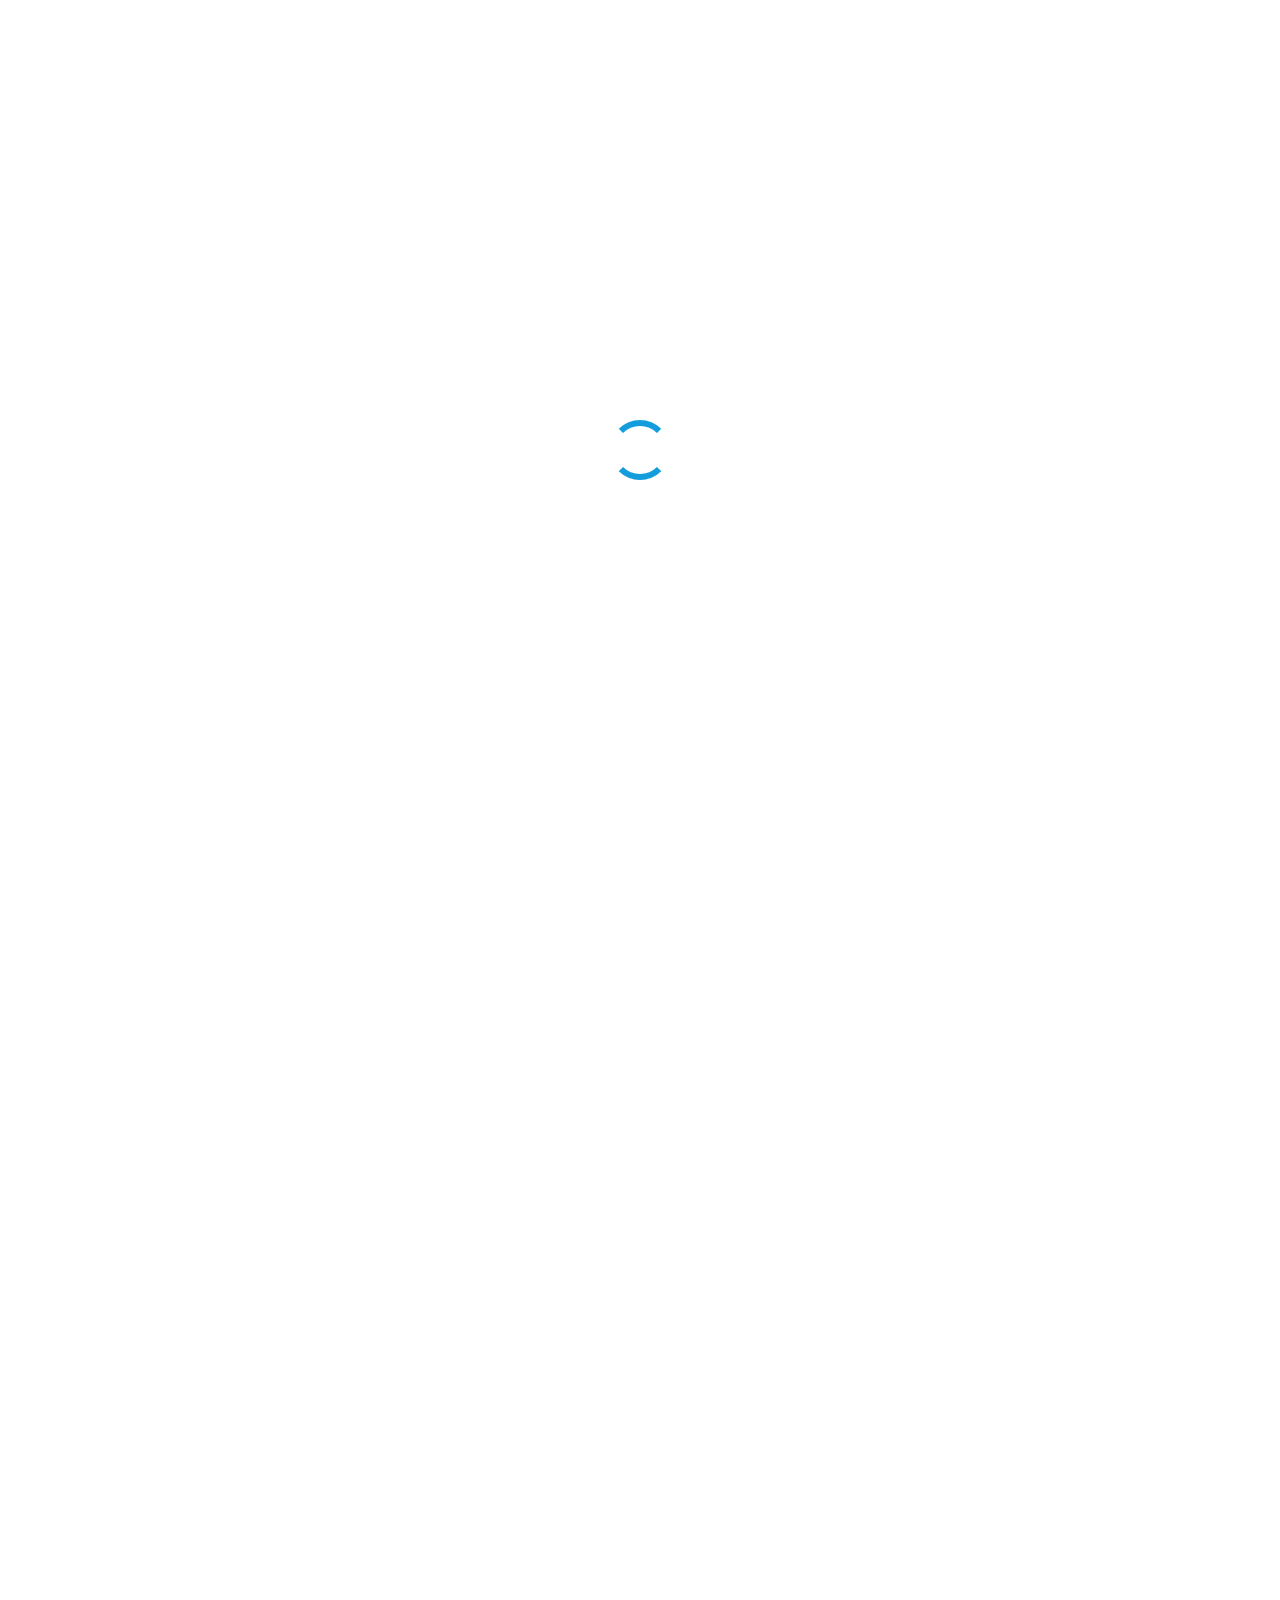
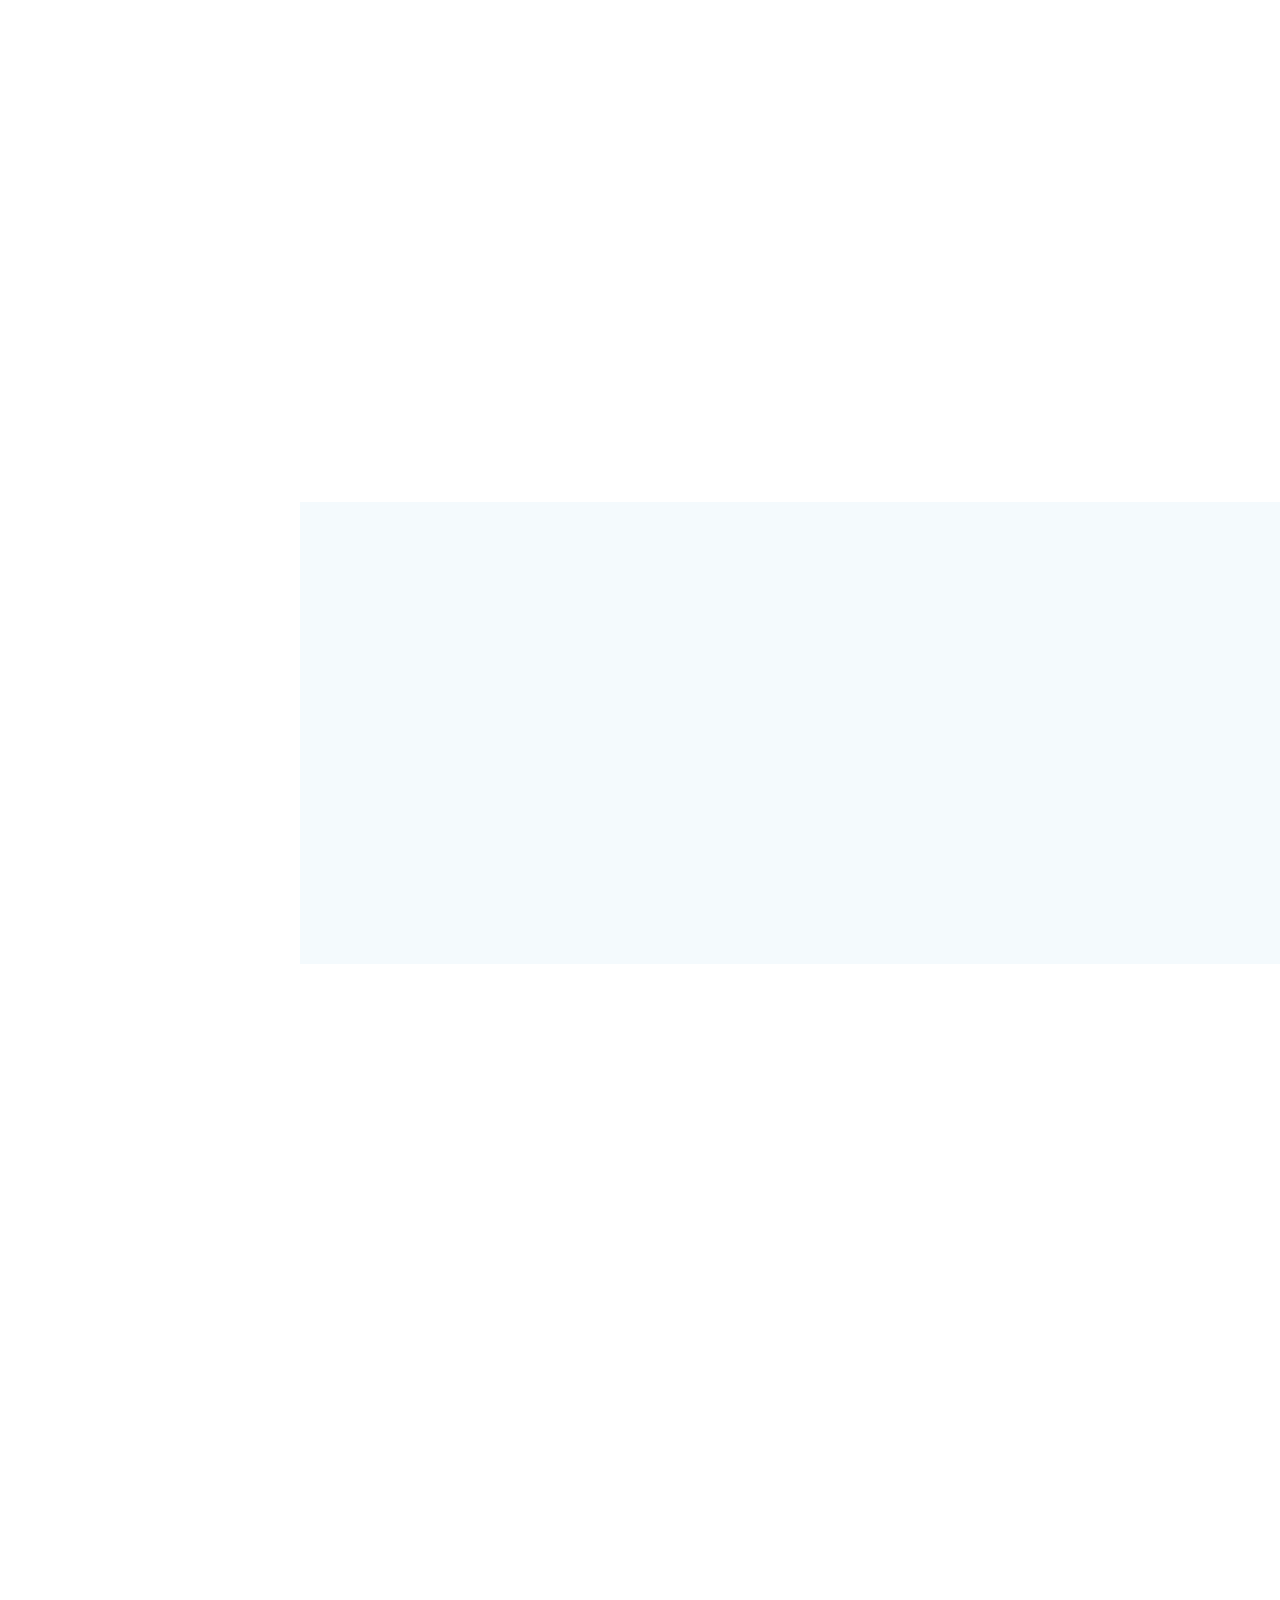
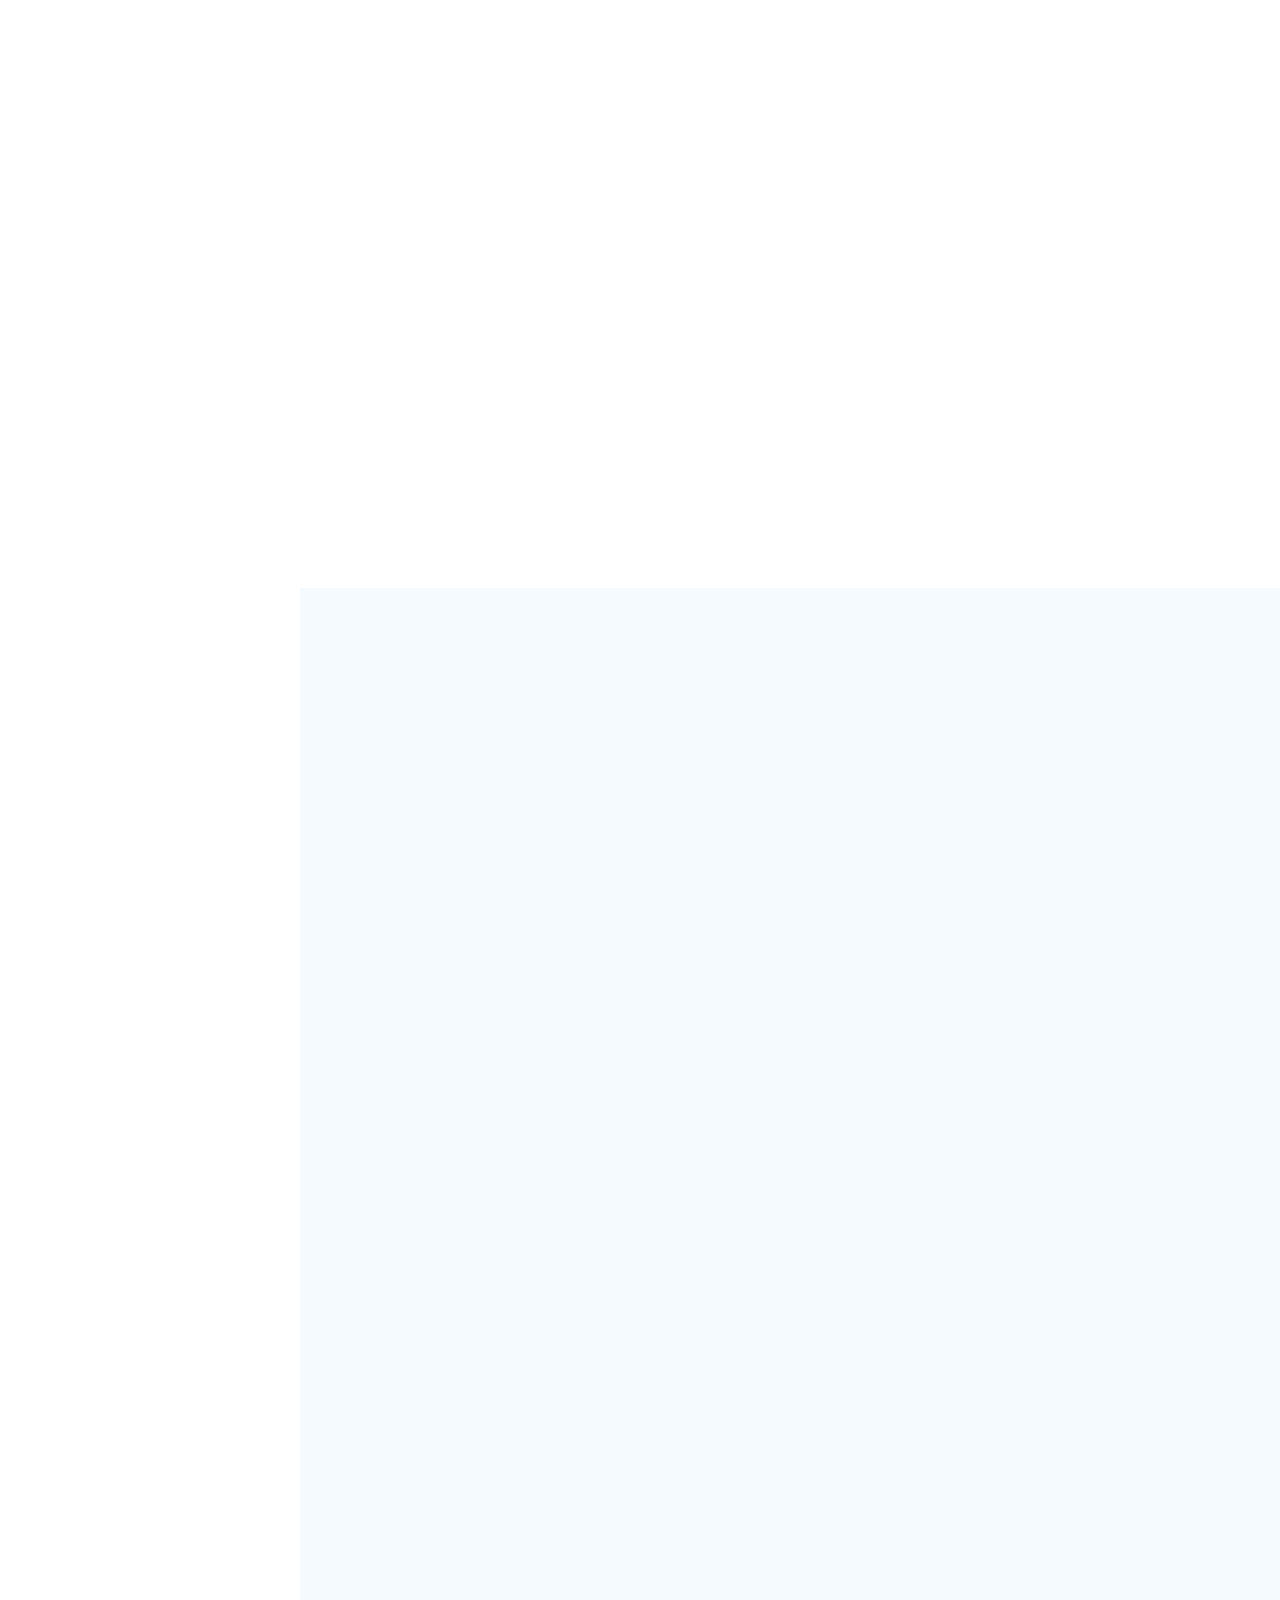
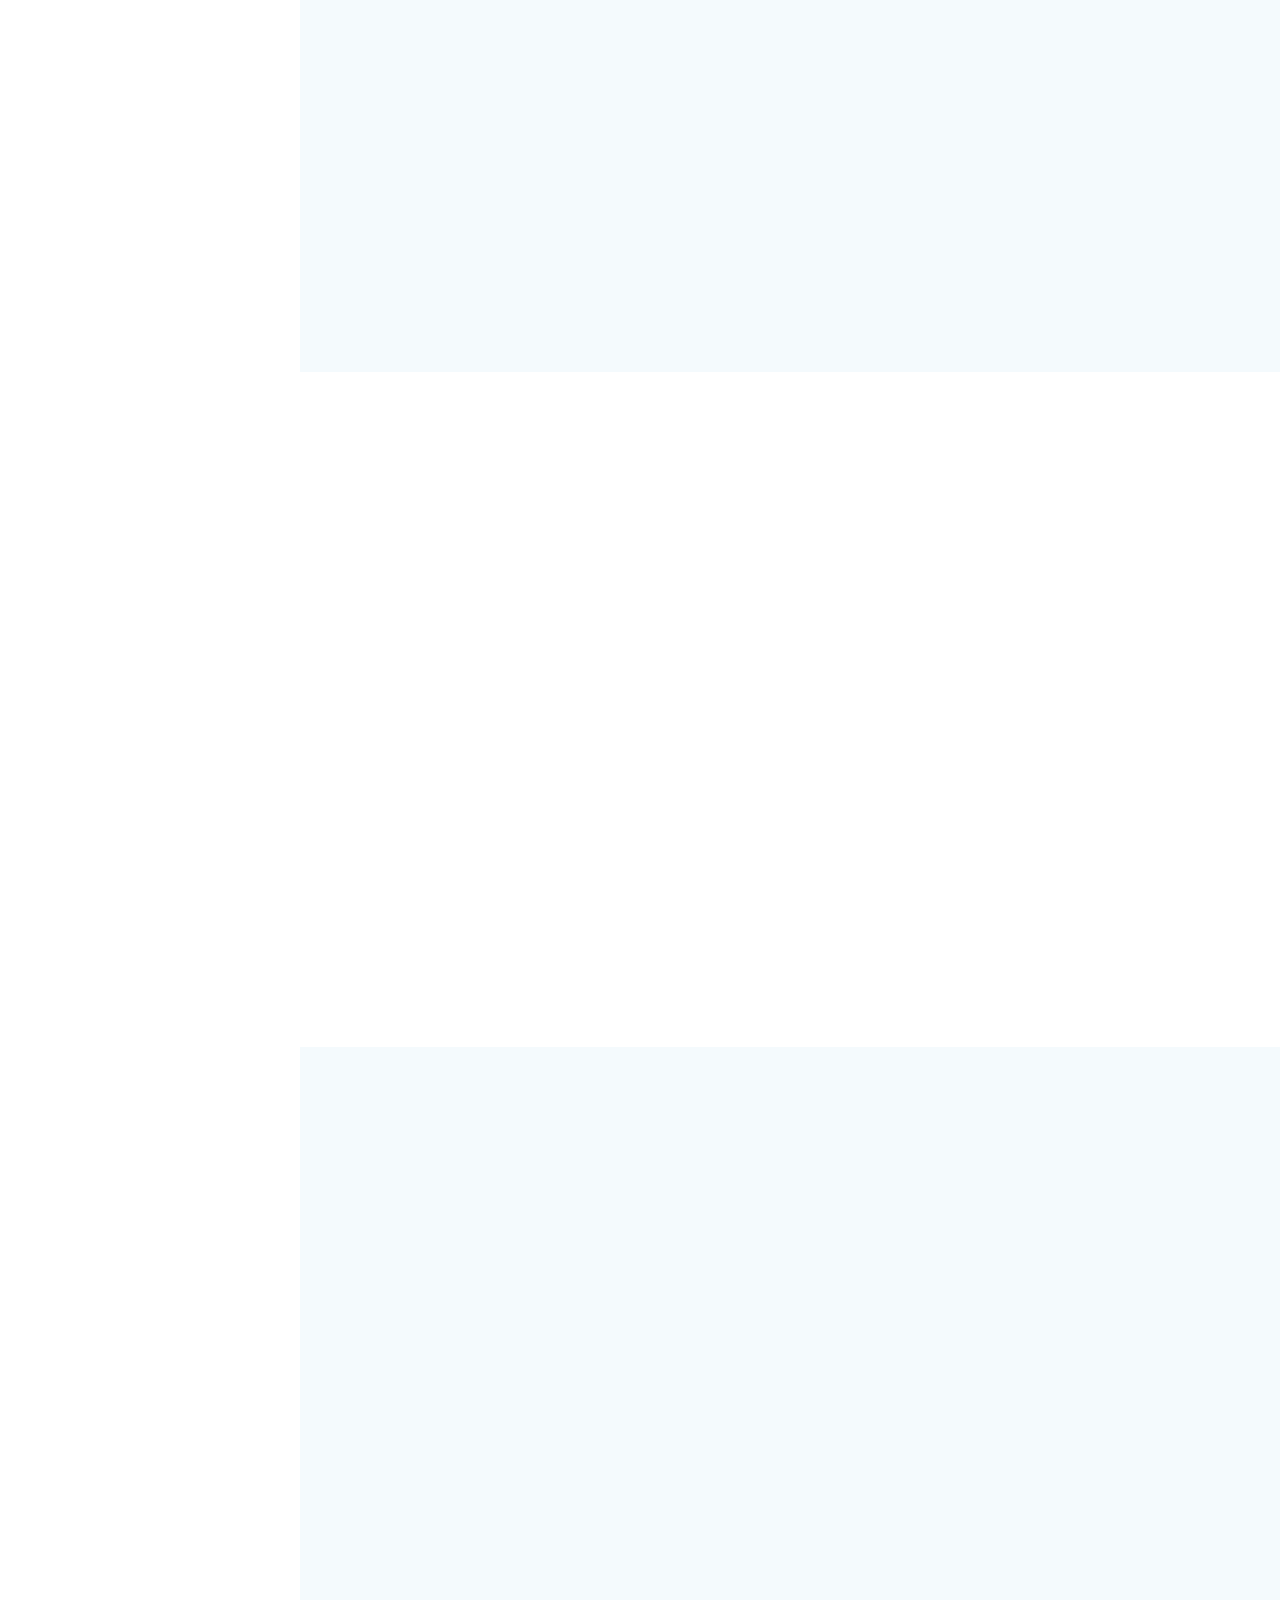
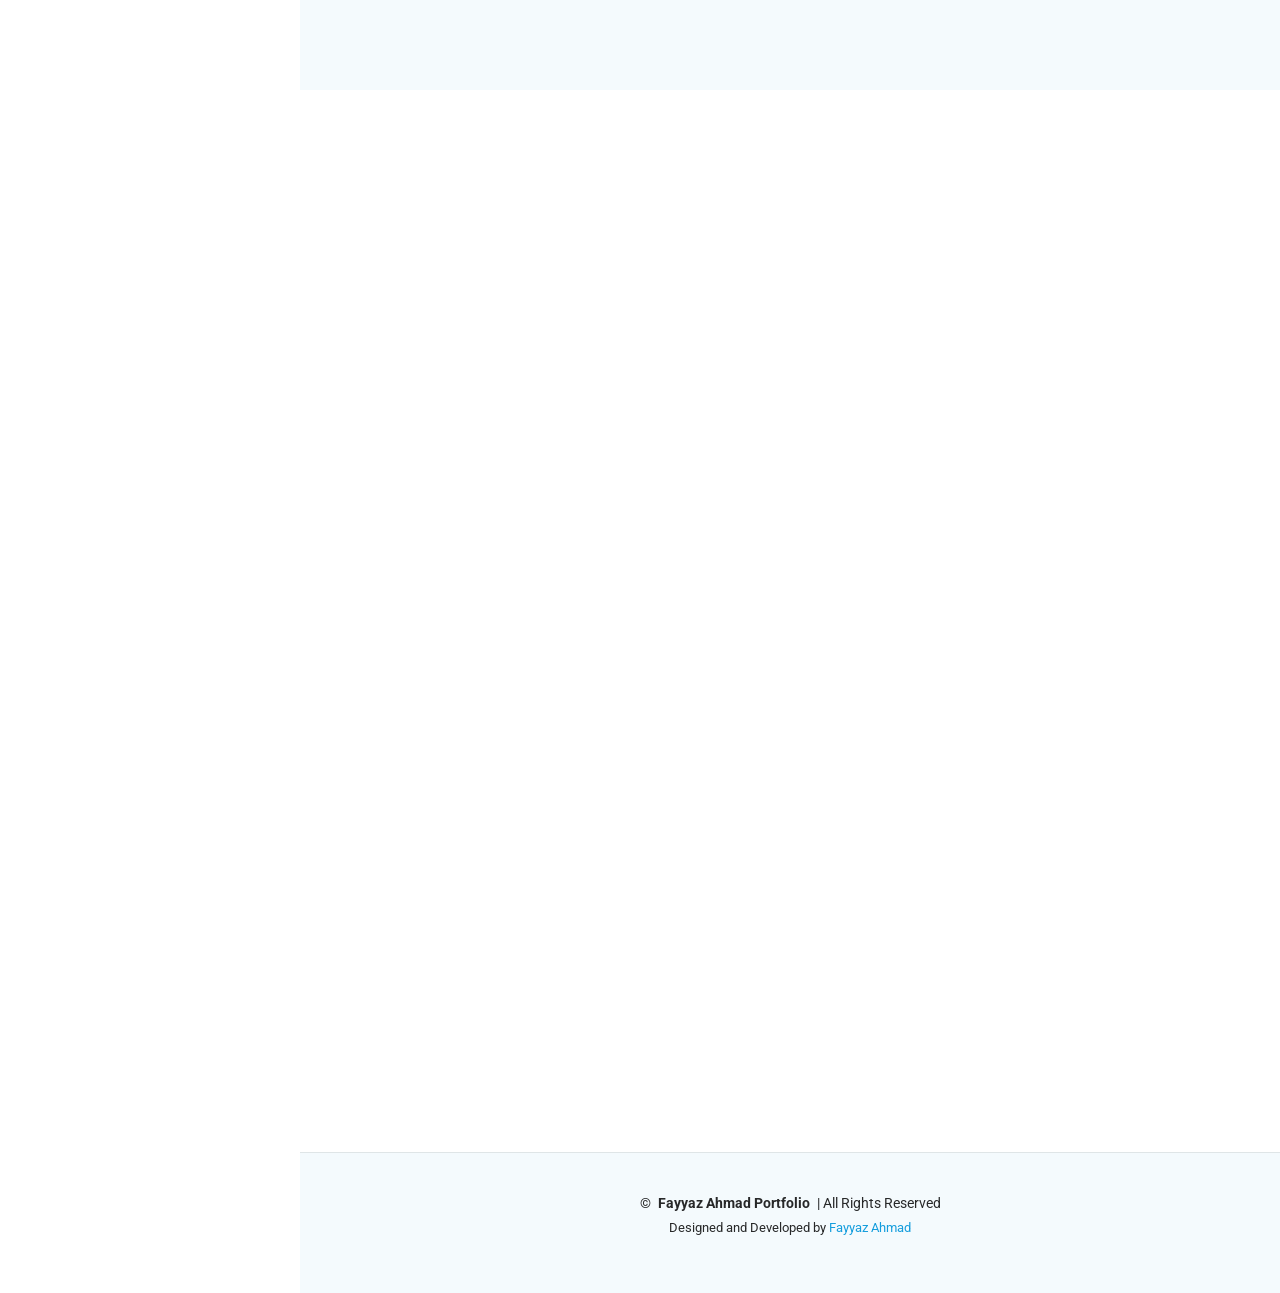
==== docs/index.html @ e443d2b3 "Update index.html" ====
<!DOCTYPE html>
<html lang="en">

<head>
  <meta charset="utf-8">
  <meta content="width=device-width, initial-scale=1.0" name="viewport">
  <title>Fayyaz Ahmad</title>
  <meta content="" name="description">
  <meta content="" name="keywords">

  <!-- Favicons -->
  <!-- <link href="assets/img/favicon.png" rel="icon"> -->
  <link href="assets/img/apple-touch-icon.png" rel="apple-touch-icon">

  <!-- Fonts -->
  <link href="https://fonts.googleapis.com" rel="preconnect">
  <link href="https://fonts.gstatic.com" rel="preconnect" crossorigin>
  <link href="https://fonts.googleapis.com/css2?family=Roboto:ital,wght@0,100;0,300;0,400;0,500;0,700;0,900;1,100;1,300;1,400;1,500;1,700;1,900&family=Poppins:ital,wght@0,100;0,200;0,300;0,400;0,500;0,600;0,700;0,800;0,900;1,100;1,200;1,300;1,400;1,500;1,600;1,700;1,800;1,900&family=Raleway:ital,wght@0,100;0,200;0,300;0,400;0,500;0,600;0,700;0,800;0,900;1,100;1,200;1,300;1,400;1,500;1,600;1,700;1,800;1,900&display=swap" rel="stylesheet">

  <!-- Vendor CSS Files -->
  <link href="assets/vendor/bootstrap/css/bootstrap.min.css" rel="stylesheet">
  <link href="assets/vendor/bootstrap-icons/bootstrap-icons.css" rel="stylesheet">
  <link href="assets/vendor/aos/aos.css" rel="stylesheet">
  <link href="assets/vendor/glightbox/css/glightbox.min.css" rel="stylesheet">
  <link href="assets/vendor/swiper/swiper-bundle.min.css" rel="stylesheet">

  <!-- Main CSS File -->
  <link href="assets/css/main.css" rel="stylesheet">

  <!-- =======================================================
  * Template Name: iPortfolio
  * Template URL: https://bootstrapmade.com/iportfolio-bootstrap-portfolio-websites-template/
  * Updated: Jun 29 2024 with Bootstrap v5.3.3
  * Author: BootstrapMade.com
  * License: https://bootstrapmade.com/license/
  ======================================================== -->
</head>

<body class="index-page">

  <header id="header" class="header dark-background d-flex flex-column">
    <i class="header-toggle d-xl-none bi bi-list"></i>

    <div class="profile-img">
      <img src="assets/img/fayyaz.jpeg" alt="" class="img-fluid rounded-circle">
    </div>

    <a href="index.html" class="logo d-flex align-items-center justify-content-center">
      <!-- Uncomment the line below if you also wish to use an image logo -->
      <!-- <img src="assets/img/logo.png" alt=""> -->
      <h1 class="sitename">Fayyaz Ahmad</h1>
    </a>

    <div class="social-links text-center">
      <a href="#" class="twitter"><i class="bi bi-twitter-x"></i></a>
      <a href="#" class="facebook"><i class="bi bi-facebook"></i></a>
      <a href="#" class="instagram"><i class="bi bi-instagram"></i></a>
      <a href="#" class="google-plus"><i class="bi bi-skype"></i></a>
      <a href="#" class="linkedin"><i class="bi bi-linkedin"></i></a>
    </div>

    <nav id="navmenu" class="navmenu">
      <ul>
        <li><a href="#hero" class="active"><i class="bi bi-house navicon"></i>Home</a></li>
        <li><a href="#about"><i class="bi bi-person navicon"></i> About</a></li>
        <li><a href="#resume"><i class="bi bi-file-earmark-text navicon"></i> Resume</a></li>
        <li><a href="#portfolio"><i class="bi bi-images navicon"></i> Portfolio</a></li>
        <li><a href="#services"><i class="bi bi-hdd-stack navicon"></i> Services</a></li>
        <li class="dropdown"><a href="#"><i class="bi bi-menu-button navicon"></i> <span>Dropdown</span> <i class="bi bi-chevron-down toggle-dropdown"></i></a>
          <ul>
            <li><a href="#">Dropdown 1</a></li>
            <li class="dropdown"><a href="#"><span>Deep Dropdown</span> <i class="bi bi-chevron-down toggle-dropdown"></i></a>
              <ul>
                <li><a href="#">Deep Dropdown 1</a></li>
                <li><a href="#">Deep Dropdown 2</a></li>
                <li><a href="#">Deep Dropdown 3</a></li>
                <li><a href="#">Deep Dropdown 4</a></li>
                <li><a href="#">Deep Dropdown 5</a></li>
              </ul>
            </li>
            <li><a href="#">Dropdown 2</a></li>
            <li><a href="#">Dropdown 3</a></li>
            <li><a href="#">Dropdown 4</a></li>
          </ul>
        </li>
        <li><a href="#contact"><i class="bi bi-envelope navicon"></i> Contact</a></li>
      </ul>
    </nav>

  </header>

  <main class="main">

  <!-- Hero Section -->
<section id="hero" class="hero section dark-background">

  <!-- Background Image -->
  <img src="assets/img/hero-bg.jpg" alt="Hero Background" data-aos="fade-in" class="lazyload">

  <!-- Hero Content -->
  <div class="container" data-aos="fade-up" data-aos-delay="100">
    <h1>Fayyaz Ahmad</h1>
    <p>
      I'm a <span class="typed" data-typed-items="Designer, Developer, Freelancer">Designer</span>
      <span class="typed-cursor typed-cursor--blink" aria-hidden="true"></span>
    </p>
  </div>

</section>
<!-- /Hero Section -->

  <!-- About Section -->
<section id="about" class="about section">

  <!-- Section Title -->
  <div class="container section-title" data-aos="fade-up">
    <h2>About Me</h2>
    <p>
      I am a passionate and detail-oriented developer with over 6 years of experience specializing in front-end development, responsive web design, and custom coding. My work revolves around delivering user-friendly solutions that not only meet but exceed client expectations.
    </p>
  </div>
  <!-- End Section Title -->

  <div class="container" data-aos="fade-up" data-aos-delay="100">
    <div class="row gy-4 justify-content-center">

      <!-- Profile Image -->
      <div class="col-lg-4">
        <img src="assets/img/my-profile-img.jpg" class="img-fluid rounded" alt="Profile Image of Fayyaz Ahmad">
      </div>

      <!-- About Content -->
      <div class="col-lg-8 content">
        <h3>Full Stack Developer &amp; Front-End Specialist</h3>
        <p class="fst-italic py-3">
          I specialize in creating high-quality websites and applications using HTML, CSS, JavaScript, PHP, and frameworks like Bootstrap and Tailwind CSS. From converting designs into responsive web pages to building complete CMS systems, I ensure seamless user experiences.
        </p>

        <!-- Info Rows -->
        <div class="row">
          <div class="col-lg-6">
            <ul>
              <li><i class="bi bi-chevron-right"></i> <strong>Birthday:</strong> <span>1 May 1998</span></li>
              <li><i class="bi bi-chevron-right"></i> <strong>Website:</strong> <span>https://fayyaz-webpenter.github.io/fayyaz-dev.github.io/</span></li>
              <li><i class="bi bi-chevron-right"></i> <strong>Phone:</strong> <span>03090502781</span></li>
              <li><i class="bi bi-chevron-right"></i> <strong>City:</strong> <span>Rahim yar Khan,Punjab Pakistan</span></li>
            </ul>
          </div>
          <div class="col-lg-6">
            <ul>
              <li><i class="bi bi-chevron-right"></i> <strong>Age:</strong> <span>25</span></li>
              <li><i class="bi bi-chevron-right"></i> <strong>Degree:</strong> <span>Master's in Computer Science</span></li>
              <li><i class="bi bi-chevron-right"></i> <strong>Email:</strong> <span>fayyazwebpenter@gmail.com</span></li>
              <li><i class="bi bi-chevron-right"></i> <strong>Freelance:</strong> <span>Available</span></li>
            </ul>
          </div>
        </div>
        <!-- End Info Rows -->
        <p class="py-3">
          I specialize in creating responsive websites, converting Figma, PSD, and XD designs into clean code, and building custom CMS solutions. With expertise in WordPress, HTML, CSS, PHP, and JavaScript, I deliver efficient and user-friendly web solutions.
        </p>
        
        
      </div>
      <!-- End About Content -->

    </div>
  </div>

</section>
<!-- /About Section -->

<!-- Stats Section -->
<section id="stats" class="stats section">

  <div class="container" data-aos="fade-up" data-aos-delay="100">

    <div class="row gy-4">

      <div class="col-lg-3 col-md-6">
        <div class="stats-item">
          <i class="bi bi-emoji-smile"></i>
          <span data-purecounter-start="0" data-purecounter-end="250" data-purecounter-duration="1" class="purecounter"></span>
          <p><strong>Happy Clients</strong> <span>Ensuring satisfaction with every project</span></p>
        </div>
      </div><!-- End Stats Item -->

      <div class="col-lg-3 col-md-6">
        <div class="stats-item">
          <i class="bi bi-journal-richtext"></i>
          <span data-purecounter-start="0" data-purecounter-end="60" data-purecounter-duration="1" class="purecounter"></span>
          <p><strong>Projects Completed</strong> <span>Successfully delivering solutions on time</span></p>
        </div>
      </div><!-- End Stats Item -->

      <div class="col-lg-3 col-md-6">
        <div class="stats-item">
          <i class="bi bi-headset"></i>
          <span data-purecounter-start="0" data-purecounter-end="1500" data-purecounter-duration="1" class="purecounter"></span>
          <p><strong>Hours of Support</strong> <span>Offering continuous support for smooth operations</span></p>
        </div>
      </div><!-- End Stats Item -->

      <div class="col-lg-3 col-md-6">
        <div class="stats-item">
          <i class="bi bi-people"></i>
          <span data-purecounter-start="0" data-purecounter-end="35" data-purecounter-duration="1" class="purecounter"></span>
          <p><strong>Team Members</strong> <span>A dedicated and skilled team working with passion</span></p>
        </div>
      </div><!-- End Stats Item -->

    </div>

  </div>

</section><!-- /Stats Section -->

<!-- Skills Section -->
<section id="skills" class="skills section light-background">

  <!-- Section Title -->
  <div class="container section-title" data-aos="fade-up">
    <h2>Skills</h2>
    <p>My expertise spans across a diverse set of tools and technologies, enabling me to deliver exceptional web solutions.</p>
  </div><!-- End Section Title -->

  <div class="container" data-aos="fade-up" data-aos-delay="100">

    <div class="row skills-content skills-animation">

      <div class="col-lg-6">

        <div class="progress">
          <span class="skill"><span>HTML</span> <i class="val">100%</i></span>
          <div class="progress-bar-wrap">
            <div class="progress-bar" role="progressbar" aria-valuenow="100" aria-valuemin="0" aria-valuemax="100"></div>
          </div>
        </div><!-- End Skills Item -->

        <div class="progress">
          <span class="skill"><span>CSS</span> <i class="val">95%</i></span>
          <div class="progress-bar-wrap">
            <div class="progress-bar" role="progressbar" aria-valuenow="95" aria-valuemin="0" aria-valuemax="100"></div>
          </div>
        </div><!-- End Skills Item -->

        <div class="progress">
          <span class="skill"><span>JavaScript</span> <i class="val">80%</i></span>
          <div class="progress-bar-wrap">
            <div class="progress-bar" role="progressbar" aria-valuenow="80" aria-valuemin="0" aria-valuemax="100"></div>
          </div>
        </div><!-- End Skills Item -->

      </div>

      <div class="col-lg-6">

        <div class="progress">
          <span class="skill"><span>PHP</span> <i class="val">90%</i></span>
          <div class="progress-bar-wrap">
            <div class="progress-bar" role="progressbar" aria-valuenow="90" aria-valuemin="0" aria-valuemax="100"></div>
          </div>
        </div><!-- End Skills Item -->

        <div class="progress">
          <span class="skill"><span>WordPress/CMS</span> <i class="val">95%</i></span>
          <div class="progress-bar-wrap">
            <div class="progress-bar" role="progressbar" aria-valuenow="95" aria-valuemin="0" aria-valuemax="100"></div>
          </div>
        </div><!-- End Skills Item -->

        <div class="progress">
          <span class="skill"><span>Laravel</span> <i class="val">65%</i></span>
          <div class="progress-bar-wrap">
            <div class="progress-bar" role="progressbar" aria-valuenow="65" aria-valuemin="0" aria-valuemax="100"></div>
          </div>
        </div><!-- End Skills Item -->

      </div>

    </div>

  </div>

</section><!-- /Skills Section -->

 <!-- Resume Section -->
<section id="resume" class="resume section">

  <!-- Section Title -->
  <div class="container section-title" data-aos="fade-up">
    <h2>Resume</h2>
    <p>Highlighting my education and professional journey, showcasing a strong foundation and extensive experience in delivering impactful web solutions and software development.</p>
  </div><!-- End Section Title -->

  <div class="container">

    <div class="row">

      <div class="col-lg-6" data-aos="fade-up" data-aos-delay="100">
        <h3 class="resume-title">Summary</h3>

        <div class="resume-item pb-0">
          <h4>Fayyaz</h4>
          <p><em>Full Stack Developer with 6+ years of experience in web development, specializing in both front-end and back-end technologies. Passionate about delivering high-quality solutions with an emphasis on user experience and performance optimization.</em></p>
          <ul>
            <li>Rahim Yar Khan, Pakistan</li>
            <li>(+92) 03090502781</li>
            <li>fayyazwebpenter@gmail.com</li>
          </ul>
        </div><!-- End Resume Item -->

        <h3 class="resume-title">Education</h3>
        <div class="resume-item">
          <h4>Bachelor's in Computer Science</h4>
          <h5>2018 - 2020</h5>
          <p><em>The Islamia University of Bahawalpur</em></p>
          <p>Specialized in web technologies and software development. Focused on building strong foundations in programming, algorithms, and database management. Completed key projects in PHP, JavaScript, and React.</p>
        </div><!-- End Resume Item -->

        <div class="resume-item">
          <h4>Intermediate in Computer Science</h4>
          <h5>2016 - 2018</h5>
          <p><em>Board of Intermediate & Secondary Education Bahawalpur</em></p>
          <p>Focused on foundational programming skills, web development, and network security.</p>
        </div><!-- End Resume Item -->

      </div>

      <div class="col-lg-6" data-aos="fade-up" data-aos-delay="200">
        <h3 class="resume-title">Professional Experience</h3>
        <div class="resume-item">
          <h4>Full Stack Developer</h4>
          <h5>Jan 2021 - Present</h5>
          <p><em>Webpenter Software House, Rahim Yar Khan, Pakistan</em></p>
          <ul>
            <li>Designed and developed dynamic web applications, utilizing technologies like PHP, Laravel, MySQL, JavaScript, React, and Node.js.</li>
            <li>Collaborated with cross-functional teams to ensure project deadlines were met while maintaining high-quality standards.</li>
            <li>Optimized application performance, improving load times by 30% using best practices in front-end and back-end development.</li>
            <li>Created and integrated RESTful APIs for improved functionality and streamlined user experience.</li>
          </ul>
        </div><!-- End Resume Item -->

        <div class="resume-item">
          <h4>Freelance Web Developer</h4>
          <h5>2018 - 2020</h5>
          <p><em>Freelance</em></p>
          <ul>
            <li>Worked on diverse web development projects, converting Figma, PSD designs into responsive websites.</li>
            <li>Developed custom WordPress themes and plugins, delivering fully functional websites tailored to client requirements.</li>
            <li>Handled end-to-end development, including front-end (HTML, CSS, JavaScript) and back-end (PHP, MySQL) programming.</li>
            <li>Provided ongoing website maintenance and troubleshooting to ensure optimal site performance.</li>
          </ul>
        </div><!-- End Resume Item -->

      </div>

    </div>

  </div>

</section><!-- /Resume Section -->

  <!-- Portfolio Section -->
<section id="portfolio" class="portfolio section light-background">

  <!-- Section Title -->
  <div class="container section-title" data-aos="fade-up">
    <h2>Portfolio</h2>
    <p>Experience innovative and impactful solutions that bring your ideas to life. From app development to branding, we provide creative and customized services tailored to your needs. Whether it's crafting engaging user experiences or designing visually appealing products, we make sure every detail reflects excellence. Explore our portfolio to see how we transform concepts into reality and create designs that inspire.</p>

  </div><!-- End Section Title -->

  <div class="container">

    <div class="isotope-layout" data-default-filter="*" data-layout="masonry" data-sort="original-order">

      <ul class="portfolio-filters isotope-filters" data-aos="fade-up" data-aos-delay="100">
        <li data-filter="*" class="filter-active">All</li>
        <li data-filter=".filter-app">App</li>
        <li data-filter=".filter-product">Product</li>
        <li data-filter=".filter-branding">Branding</li>
        <li data-filter=".filter-books">Books</li>
      </ul><!-- End Portfolio Filters -->

      <div class="row gy-4 isotope-container" data-aos="fade-up" data-aos-delay="200">

        <div class="col-lg-4 col-md-6 portfolio-item isotope-item filter-app">
          <div class="portfolio-content h-100">
            <img src="assets/img/portfolio/app-1.jpg" class="img-fluid" alt="">
            <div class="portfolio-info">
              <h4>Travel App</h4>
              <p>An app for planning trips and managing travel details.</p>
              <a href="assets/img/portfolio/app-1.jpg" title="Travel App" data-gallery="portfolio-gallery-app" class="glightbox preview-link"><i class="bi bi-zoom-in"></i></a>
              <a href="portfolio-details.html" title="More Details" class="details-link"><i class="bi bi-link-45deg"></i></a>
            </div>
          </div>
        </div><!-- End Portfolio Item -->

        <div class="col-lg-4 col-md-6 portfolio-item isotope-item filter-product">
          <div class="portfolio-content h-100">
            <img src="assets/img/portfolio/product-1.jpg" class="img-fluid" alt="">
            <div class="portfolio-info">
              <h4>Smartwatch</h4>
              <p>A modern smartwatch with fitness tracking features.</p>
              <a href="assets/img/portfolio/product-1.jpg" title="Smartwatch" data-gallery="portfolio-gallery-product" class="glightbox preview-link"><i class="bi bi-zoom-in"></i></a>
              <a href="portfolio-details.html" title="More Details" class="details-link"><i class="bi bi-link-45deg"></i></a>
            </div>
          </div>
        </div><!-- End Portfolio Item -->

        <div class="col-lg-4 col-md-6 portfolio-item isotope-item filter-branding">
          <div class="portfolio-content h-100">
            <img src="assets/img/portfolio/branding-1.jpg" class="img-fluid" alt="">
            <div class="portfolio-info">
              <h4>Restaurant Branding</h4>
              <p>Branding concept for a modern and elegant restaurant.</p>
              <a href="assets/img/portfolio/branding-1.jpg" title="Restaurant Branding" data-gallery="portfolio-gallery-branding" class="glightbox preview-link"><i class="bi bi-zoom-in"></i></a>
              <a href="portfolio-details.html" title="More Details" class="details-link"><i class="bi bi-link-45deg"></i></a>
            </div>
          </div>
        </div><!-- End Portfolio Item -->

        <div class="col-lg-4 col-md-6 portfolio-item isotope-item filter-books">
          <div class="portfolio-content h-100">
            <img src="assets/img/portfolio/books-1.jpg" class="img-fluid" alt="">
            <div class="portfolio-info">
              <h4>Cookbook</h4>
              <p>A beautifully designed cookbook featuring new recipes.</p>
              <a href="assets/img/portfolio/books-1.jpg" title="Cookbook" data-gallery="portfolio-gallery-book" class="glightbox preview-link"><i class="bi bi-zoom-in"></i></a>
              <a href="portfolio-details.html" title="More Details" class="details-link"><i class="bi bi-link-45deg"></i></a>
            </div>
          </div>
        </div><!-- End Portfolio Item -->

        <div class="col-lg-4 col-md-6 portfolio-item isotope-item filter-app">
          <div class="portfolio-content h-100">
            <img src="assets/img/portfolio/app-2.jpg" class="img-fluid" alt="">
            <div class="portfolio-info">
              <h4>Fitness App</h4>
              <p>An app designed to track fitness activities and goals.</p>
              <a href="assets/img/portfolio/app-2.jpg" title="Fitness App" data-gallery="portfolio-gallery-app" class="glightbox preview-link"><i class="bi bi-zoom-in"></i></a>
              <a href="portfolio-details.html" title="More Details" class="details-link"><i class="bi bi-link-45deg"></i></a>
            </div>
          </div>
        </div><!-- End Portfolio Item -->

        <div class="col-lg-4 col-md-6 portfolio-item isotope-item filter-product">
          <div class="portfolio-content h-100">
            <img src="assets/img/portfolio/product-2.jpg" class="img-fluid" alt="">
            <div class="portfolio-info">
              <h4>Smart Home Device</h4>
              <p>Innovative smart home device to automate daily tasks.</p>
              <a href="assets/img/portfolio/product-2.jpg" title="Smart Home Device" data-gallery="portfolio-gallery-product" class="glightbox preview-link"><i class="bi bi-zoom-in"></i></a>
              <a href="portfolio-details.html" title="More Details" class="details-link"><i class="bi bi-link-45deg"></i></a>
            </div>
          </div>
        </div><!-- End Portfolio Item -->

        <div class="col-lg-4 col-md-6 portfolio-item isotope-item filter-branding">
          <div class="portfolio-content h-100">
            <img src="assets/img/portfolio/branding-2.jpg" class="img-fluid" alt="">
            <div class="portfolio-info">
              <h4>Tech Startup Branding</h4>
              <p>A modern branding design for a tech startup.</p>
              <a href="assets/img/portfolio/branding-2.jpg" title="Tech Startup Branding" data-gallery="portfolio-gallery-branding" class="glightbox preview-link"><i class="bi bi-zoom-in"></i></a>
              <a href="portfolio-details.html" title="More Details" class="details-link"><i class="bi bi-link-45deg"></i></a>
            </div>
          </div>
        </div><!-- End Portfolio Item -->

        <div class="col-lg-4 col-md-6 portfolio-item isotope-item filter-books">
          <div class="portfolio-content h-100">
            <img src="assets/img/portfolio/books-2.jpg" class="img-fluid" alt="">
            <div class="portfolio-info">
              <h4>Travel Journal</h4>
              <p>A beautifully designed journal for recording travel experiences.</p>
              <a href="assets/img/portfolio/books-2.jpg" title="Travel Journal" data-gallery="portfolio-gallery-book" class="glightbox preview-link"><i class="bi bi-zoom-in"></i></a>
              <a href="portfolio-details.html" title="More Details" class="details-link"><i class="bi bi-link-45deg"></i></a>
            </div>
          </div>
        </div><!-- End Portfolio Item -->

        <div class="col-lg-4 col-md-6 portfolio-item isotope-item filter-app">
          <div class="portfolio-content h-100">
            <img src="assets/img/portfolio/app-3.jpg" class="img-fluid" alt="">
            <div class="portfolio-info">
              <h4>Photo Editing App</h4>
              <p>A photo editing app with various filter and enhancement features.</p>
              <a href="assets/img/portfolio/app-3.jpg" title="Photo Editing App" data-gallery="portfolio-gallery-app" class="glightbox preview-link"><i class="bi bi-zoom-in"></i></a>
              <a href="portfolio-details.html" title="More Details" class="details-link"><i class="bi bi-link-45deg"></i></a>
            </div>
          </div>
        </div><!-- End Portfolio Item -->

        <div class="col-lg-4 col-md-6 portfolio-item isotope-item filter-product">
          <div class="portfolio-content h-100">
            <img src="assets/img/portfolio/product-3.jpg" class="img-fluid" alt="">
            <div class="portfolio-info">
              <h4>Wireless Headphones</h4>
              <p>Wireless headphones with noise cancellation and great sound quality.</p>
              <a href="assets/img/portfolio/product-3.jpg" title="Wireless Headphones" data-gallery="portfolio-gallery-product" class="glightbox preview-link"><i class="bi bi-zoom-in"></i></a>
              <a href="portfolio-details.html" title="More Details" class="details-link"><i class="bi bi-link-45deg"></i></a>
            </div>
          </div>
        </div><!-- End Portfolio Item -->

        <div class="col-lg-4 col-md-6 portfolio-item isotope-item filter-branding">
          <div class="portfolio-content h-100">
            <img src="assets/img/portfolio/branding-3.jpg" class="img-fluid" alt="">
            <div class="portfolio-info">
              <h4>Fashion Brand</h4>
              <p>Branding concept for a high-end fashion brand.</p>
              <a href="assets/img/portfolio/branding-3.jpg" title="Fashion Brand" data-gallery="portfolio-gallery-branding" class="glightbox preview-link"><i class="bi bi-zoom-in"></i></a>
              <a href="portfolio-details.html" title="More Details" class="details-link"><i class="bi bi-link-45deg"></i></a>
            </div>
          </div>
        </div><!-- End Portfolio Item -->

        <div class="col-lg-4 col-md-6 portfolio-item isotope-item filter-books">
          <div class="portfolio-content h-100">
            <img src="assets/img/portfolio/books-3.jpg" class="img-fluid" alt="">
            <div class="portfolio-info">
              <h4>Design Book</h4>
              <p>A book showcasing various design techniques and principles.</p>
              <a href="assets/img/portfolio/books-3.jpg" title="Design Book" data-gallery="portfolio-gallery-book" class="glightbox preview-link"><i class="bi bi-zoom-in"></i></a>
              <a href="portfolio-details.html" title="More Details" class="details-link"><i class="bi bi-link-45deg"></i></a>
            </div>
          </div>
        </div><!-- End Portfolio Item -->

      </div><!-- End Portfolio Items -->

    </div><!-- End Isotope Layout -->

  </div><!-- End Container -->

</section><!-- End Portfolio Section -->

<!-- Services Section -->
<section id="services" class="services section">

  <!-- Section Title -->
  <div class="container section-title" data-aos="fade-up">
    <h2>Services</h2>
    <p>Experience innovative and impactful solutions that bring your ideas to life. From app development to branding, we provide creative and customized services tailored to your needs. Whether it's crafting engaging user experiences or designing visually appealing products, we make sure every detail reflects excellence. Explore our portfolio to see how we transform concepts into reality and create designs that inspire.</p>
  </div><!-- End Section Title -->

  <div class="container">
    <div class="row gy-4">

      <div class="col-lg-4 col-md-6 service-item d-flex" data-aos="fade-up" data-aos-delay="100">
        <div class="icon flex-shrink-0"><i class="bi bi-briefcase"></i></div>
        <div>
          <h4 class="title"><a href="service-details.html" class="stretched-link">Web Development</a></h4>
          <p class="description">Creating responsive, high-performance websites with modern technologies tailored to your business needs.</p>
        </div>
      </div><!-- End Service Item -->

      <div class="col-lg-4 col-md-6 service-item d-flex" data-aos="fade-up" data-aos-delay="200">
        <div class="icon flex-shrink-0"><i class="bi bi-card-checklist"></i></div>
        <div>
          <h4 class="title"><a href="service-details.html" class="stretched-link">E-commerce Solutions</a></h4>
          <p class="description">Providing end-to-end e-commerce solutions, from product design to seamless online store development.</p>
        </div>
      </div><!-- End Service Item -->

      <div class="col-lg-4 col-md-6 service-item d-flex" data-aos="fade-up" data-aos-delay="300">
        <div class="icon flex-shrink-0"><i class="bi bi-bar-chart"></i></div>
        <div>
          <h4 class="title"><a href="service-details.html" class="stretched-link">SEO Optimization</a></h4>
          <p class="description">Boosting your website's visibility on search engines and driving organic traffic through effective SEO strategies.</p>
        </div>
      </div><!-- End Service Item -->

      <div class="col-lg-4 col-md-6 service-item d-flex" data-aos="fade-up" data-aos-delay="400">
        <div class="icon flex-shrink-0"><i class="bi bi-binoculars"></i></div>
        <div>
          <h4 class="title"><a href="service-details.html" class="stretched-link">Mobile App Development</a></h4>
          <p class="description">Building cross-platform mobile applications with user-friendly interfaces and robust functionality.</p>
        </div>
      </div><!-- End Service Item -->

      <div class="col-lg-4 col-md-6 service-item d-flex" data-aos="fade-up" data-aos-delay="500">
        <div class="icon flex-shrink-0"><i class="bi bi-brightness-high"></i></div>
        <div>
          <h4 class="title"><a href="service-details.html" class="stretched-link">UI/UX Design</a></h4>
          <p class="description">Crafting intuitive, visually appealing user interfaces that ensure a seamless and engaging user experience.</p>
        </div>
      </div><!-- End Service Item -->

      <div class="col-lg-4 col-md-6 service-item d-flex" data-aos="fade-up" data-aos-delay="600">
        <div class="icon flex-shrink-0"><i class="bi bi-calendar4-week"></i></div>
        <div>
          <h4 class="title"><a href="service-details.html" class="stretched-link">Branding & Strategy</a></h4>
          <p class="description">Developing strong brand identities with creative strategies to make your brand stand out in the market.</p>
        </div>
      </div><!-- End Service Item -->

    </div>
  </div>

</section><!-- /Services Section -->

<!-- Testimonials Section -->
<section id="testimonials" class="testimonials section light-background">

  <!-- Section Title -->
  <div class="container section-title" data-aos="fade-up">
    <h2>Our Team Testimonials</h2>
    <p>Our team members share their experiences and insights about our work and vision.</p>
  </div><!-- End Section Title -->

  <div class="container" data-aos="fade-up" data-aos-delay="100">

    <div class="swiper init-swiper">
      <script type="application/json" class="swiper-config">
        {
          "loop": true,
          "speed": 600,
          "autoplay": {
            "delay": 5000
          },
          "slidesPerView": "auto",
          "pagination": {
            "el": ".swiper-pagination",
            "type": "bullets",
            "clickable": true
          },
          "breakpoints": {
            "320": {
              "slidesPerView": 1,
              "spaceBetween": 40
            },
            "1200": {
              "slidesPerView": 3,
              "spaceBetween": 1
            }
          }
        }
      </script>
      <div class="swiper-wrapper">

        <!-- Testimonial 1 -->
        <div class="swiper-slide">
          <div class="testimonial-item">
            <p>
              <i class="bi bi-quote quote-icon-left"></i>
              <span>"Being Founder of this company, I’ve always believed in empowering individuals and fostering a collaborative culture. Our focus on delivering excellence and innovative solutions has been the cornerstone of our success."</span>
              <i class="bi bi-quote quote-icon-right"></i>
            </p>
            <img src="assets/img/testimonials/rashid-bukhari.png" class="testimonial-img" alt="Rashid Bukhari">
            <h3>Rashid Bukhari</h3>
            <h4>Founder</h4>
          </div>
        </div><!-- End testimonial item -->

        <!-- Testimonial 2 -->
        <div class="swiper-slide">
          <div class="testimonial-item">
            <p>
              <i class="bi bi-quote quote-icon-left"></i>
              <span>"As the CEO of the company, I’ve seen firsthand how dedication, hard work, and a passion for innovation help us achieve our goals. It’s amazing to work with such talented individuals who share a common vision for success."</span>
              <i class="bi bi-quote quote-icon-right"></i>
            </p>
            <img src="assets/img/testimonials/ayoub.png" class="testimonial-img" alt="Ayoub Khokhar">
            <h3>Ayoub Khokhar</h3>
            <h4>CEO</h4>
          </div>
        </div><!-- End testimonial item -->

        <!-- Testimonial 3 -->
        <div class="swiper-slide">
          <div class="testimonial-item">
            <p>
              <i class="bi bi-quote quote-icon-left"></i>
              <span>"Working as a Senior Developer, I’ve been able to explore new technologies and push the boundaries of innovation. It’s exciting to see the impact of our projects on our clients and the industry at large."</span>
              <i class="bi bi-quote quote-icon-right"></i>
            </p>
            <img src="assets/img/testimonials/zahid-khurshid.webp" class="testimonial-img" alt="Zahid Khurshid">
            <h3>Zahid Khurshid</h3>
            <h4>Senior Developer</h4>
          </div>
        </div><!-- End testimonial item -->

        <!-- Testimonial 4 -->
        <div class="swiper-slide">
          <div class="testimonial-item">
            <p>
              <i class="bi bi-quote quote-icon-left"></i>
              <span>"As a Senior Developer, I am proud to contribute to cutting-edge projects that drive growth and success for our clients. Our team works in perfect harmony, creating innovative solutions that stand the test of time."</span>
              <i class="bi bi-quote quote-icon-right"></i>
            </p>
            <img src="assets/img/testimonials/m-sadiq.png" class="testimonial-img" alt="M. Sadiq">
            <h3>M. Sadiq</h3>
            <h4>Senior Developer</h4>
          </div>
        </div><!-- End testimonial item -->

      </div>
      <div class="swiper-pagination"></div>
    </div>

  </div>

</section><!-- /Testimonials Section -->
<!-- Contact Section -->
<section id="contact" class="contact section">

  <!-- Section Title -->
  <div class="container section-title" data-aos="fade-up">
    <h2>Contact</h2>
    <p>Reach out to us for inquiries, collaborations, or support. We're here to help!</p>
  </div><!-- End Section Title -->

  <div class="container" data-aos="fade-up" data-aos-delay="100">

    <div class="row gy-4">

      <!-- Contact Info -->
      <div class="col-lg-5">

        <div class="info-wrap">
          <div class="info-item d-flex" data-aos="fade-up" data-aos-delay="200">
            <i class="bi bi-geo-alt flex-shrink-0"></i>
            <div>
              <h3>Address</h3>
              <p>Rahim Yar Khan,Punjab Pakistan</p>
            </div>
          </div><!-- End Info Item -->

          <div class="info-item d-flex" data-aos="fade-up" data-aos-delay="300">
            <i class="bi bi-telephone flex-shrink-0"></i>
            <div>
              <h3>Call Us</h3>
              <p>+92 03090502781</p>
            </div>
          </div><!-- End Info Item -->

          <div class="info-item d-flex" data-aos="fade-up" data-aos-delay="400">
            <i class="bi bi-envelope flex-shrink-0"></i>
            <div>
              <h3>Email Us</h3>
              <p>fayyazwebpenter@gmail.com</p>
            </div>
          </div><!-- End Info Item -->

          <iframe src="https://www.google.com/maps/embed?pb=!1m18!1m12!1m3!1d1754.314662765599!2d70.32336068632794!3d28.430439648577735!2m3!1f0!2f0!3f0!3m2!1i1024!2i768!4f13.1!3m3!1m2!1s0x393a07645eb45a89%3A0x6de035ce5bdb86d0!2sWebpenter%20IT%20Services!5e0!3m2!1sen!2s!4v1735129241827!5m2!1sen!2s" width="600" height="450" style="border:0;" allowfullscreen="" loading="lazy" referrerpolicy="no-referrer-when-downgrade"></iframe>
        </div>
      </div><!-- End Contact Info -->

      <!-- Contact Form -->
      <div class="col-lg-7">
        <form action="forms/contact.php" method="post" class="php-email-form" data-aos="fade-up" data-aos-delay="200">
          <div class="row gy-4">

            <div class="col-md-6">
              <label for="name-field" class="pb-2">Your Name</label>
              <input type="text" name="name" id="name-field" class="form-control" placeholder="Enter your name" required>
            </div>

            <div class="col-md-6">
              <label for="email-field" class="pb-2">Your Email</label>
              <input type="email" class="form-control" name="email" id="email-field" placeholder="Enter your email" required>
            </div>

            <div class="col-md-12">
              <label for="subject-field" class="pb-2">Subject</label>
              <input type="text" class="form-control" name="subject" id="subject-field" placeholder="Enter subject" required>
            </div>

            <div class="col-md-12">
              <label for="message-field" class="pb-2">Message</label>
              <textarea class="form-control" name="message" rows="10" id="message-field" placeholder="Enter your message" required></textarea>
            </div>

            <div class="col-md-12 text-center">
              <div class="loading">Loading...</div>
              <div class="error-message"></div>
              <div class="sent-message">Your message has been sent. Thank you!</div>

              <button type="submit">Send Message</button>
            </div>

          </div>
        </form>
      </div><!-- End Contact Form -->

    </div>

  </div>

</section><!-- /Contact Section -->

  </main>
  <footer id="footer" class="footer position-relative light-background">

    <div class="container">
      <div class="copyright text-center">
        <p>© <strong class="px-1 sitename">Fayyaz Ahmad Portfolio</strong> | All Rights Reserved</p>
      </div>
      <div class="credits text-center">
        <p>Designed and Developed by <a href="https://fayyaz-webpenter.github.io/fayyaz-dev.github.io/">Fayyaz Ahmad</a></p>
      </div>
    </div>
  
  </footer>
  
  <!-- Scroll Top -->
  <a href="#" id="scroll-top" class="scroll-top d-flex align-items-center justify-content-center"><i class="bi bi-arrow-up-short"></i></a>

  <!-- Preloader -->
  <div id="preloader"></div>

  <!-- Vendor JS Files -->
  <script src="assets/vendor/bootstrap/js/bootstrap.bundle.min.js"></script>
  <script src="assets/vendor/php-email-form/validate.js"></script>
  <script src="assets/vendor/aos/aos.js"></script>
  <script src="assets/vendor/typed.js/typed.umd.js"></script>
  <script src="assets/vendor/purecounter/purecounter_vanilla.js"></script>
  <script src="assets/vendor/waypoints/noframework.waypoints.js"></script>
  <script src="assets/vendor/glightbox/js/glightbox.min.js"></script>
  <script src="assets/vendor/imagesloaded/imagesloaded.pkgd.min.js"></script>
  <script src="assets/vendor/isotope-layout/isotope.pkgd.min.js"></script>
  <script src="assets/vendor/swiper/swiper-bundle.min.js"></script>

  <!-- Main JS File -->
  <script src="assets/js/main.js"></script>

</body>

</html>
---- docs/assets/css/main.css ----
/**
* Template Name: iPortfolio
* Template URL: https://bootstrapmade.com/iportfolio-bootstrap-portfolio-websites-template/
* Updated: Jun 29 2024 with Bootstrap v5.3.3
* Author: BootstrapMade.com
* License: https://bootstrapmade.com/license/
*/

/*--------------------------------------------------------------
# Font & Color Variables
# Help: https://bootstrapmade.com/color-system/
--------------------------------------------------------------*/
/* Fonts */
:root {
  --default-font: "Roboto",  system-ui, -apple-system, "Segoe UI", Roboto, "Helvetica Neue", Arial, "Noto Sans", "Liberation Sans", sans-serif, "Apple Color Emoji", "Segoe UI Emoji", "Segoe UI Symbol", "Noto Color Emoji";
  --heading-font: "Raleway",  sans-serif;
  --nav-font: "Poppins",  sans-serif;
}

/* Global Colors - The following color variables are used throughout the website. Updating them here will change the color scheme of the entire website */
:root { 
  --background-color: #ffffff; /* Background color for the entire website, including individual sections */
  --default-color: #272829; /* Default color used for the majority of the text content across the entire website */
  --heading-color: #050d18; /* Color for headings, subheadings and title throughout the website */
  --accent-color: #149ddd; /* Accent color that represents your brand on the website. It's used for buttons, links, and other elements that need to stand out */
  --surface-color: #ffffff; /* The surface color is used as a background of boxed elements within sections, such as cards, icon boxes, or other elements that require a visual separation from the global background. */
  --contrast-color: #ffffff; /* Contrast color for text, ensuring readability against backgrounds of accent, heading, or default colors. */
}

/* Nav Menu Colors - The following color variables are used specifically for the navigation menu. They are separate from the global colors to allow for more customization options */
:root {
  --nav-color: #a8a9b4;  /* The default color of the main navmenu links */
  --nav-hover-color: #ffffff; /* Applied to main navmenu links when they are hovered over or active */
  --nav-mobile-background-color: #040b14; /* Used as the background color for mobile navigation menu */
  --nav-dropdown-background-color: #040b14; /* Used as the background color for dropdown items that appear when hovering over primary navigation items */
  --nav-dropdown-color: #a8a9b4; /* Used for navigation links of the dropdown items in the navigation menu. */
  --nav-dropdown-hover-color: #ffffff; /* Similar to --nav-hover-color, this color is applied to dropdown navigation links when they are hovered over. */
}

/* Color Presets - These classes override global colors when applied to any section or element, providing reuse of the sam color scheme. */

.light-background {
  --background-color: #f4fafd;
  --surface-color: #ffffff;
}

.dark-background {
  --background-color: #040b14;
  --default-color: #ffffff;
  --heading-color: #ffffff;
  --surface-color: #151f2b;
  --contrast-color: #ffffff;
}

/* Smooth scroll */
:root {
  scroll-behavior: smooth;
}

/*--------------------------------------------------------------
# General Styling & Shared Classes
--------------------------------------------------------------*/
body {
  color: var(--default-color);
  background-color: var(--background-color);
  font-family: var(--default-font);
}

a {
  color: var(--accent-color);
  text-decoration: none;
  transition: 0.3s;
}

a:hover {
  color: color-mix(in srgb, var(--accent-color), transparent 25%);
  text-decoration: none;
}

h1,
h2,
h3,
h4,
h5,
h6 {
  color: var(--heading-color);
  font-family: var(--heading-font);
}

/* PHP Email Form Messages
------------------------------*/
.php-email-form .error-message {
  display: none;
  background: #df1529;
  color: #ffffff;
  text-align: left;
  padding: 15px;
  margin-bottom: 24px;
  font-weight: 600;
}

.php-email-form .sent-message {
  display: none;
  color: #ffffff;
  background: #059652;
  text-align: center;
  padding: 15px;
  margin-bottom: 24px;
  font-weight: 600;
}

.php-email-form .loading {
  display: none;
  background: var(--surface-color);
  text-align: center;
  padding: 15px;
  margin-bottom: 24px;
}

.php-email-form .loading:before {
  content: "";
  display: inline-block;
  border-radius: 50%;
  width: 24px;
  height: 24px;
  margin: 0 10px -6px 0;
  border: 3px solid var(--accent-color);
  border-top-color: var(--surface-color);
  animation: php-email-form-loading 1s linear infinite;
}

@keyframes php-email-form-loading {
  0% {
    transform: rotate(0deg);
  }

  100% {
    transform: rotate(360deg);
  }
}

/*--------------------------------------------------------------
# Global Header
--------------------------------------------------------------*/
.header {
  color: var(--default-color);
  background-color: var(--background-color);
  position: fixed;
  top: 0;
  left: 0;
  bottom: 0;
  padding: 0 15px;
  width: 300px;
  transition: all ease-in-out 0.3s;
  overflow-y: auto;
  z-index: 997;
  border-right: 1px solid color-mix(in srgb, var(--default-color), transparent 90%);
}

.header .profile-img img {
  margin: 15px auto;
  display: block;
  width: 120px;
  border: 8px solid color-mix(in srgb, var(--default-color), transparent 85%);
}

.header .logo {
  line-height: 1;
  margin-bottom: 15px;
}

.header .logo img {
  max-height: 32px;
  margin-right: 8px;
}

.header .logo h1 {
  font-size: 24px;
  margin: 0;
  font-weight: 700;
  color: var(--heading-color);
}

.header .social-links {
  margin: 0 0 20px 0;
}

.header .social-links a {
  font-size: 16px;
  display: inline-flex;
  align-items: center;
  justify-content: center;
  background: color-mix(in srgb, var(--default-color), transparent 90%);
  color: var(--default-color);
  margin: 0 2px;
  border-radius: 50%;
  text-align: center;
  width: 40px;
  height: 40px;
  transition: 0.3s;
}

.header .social-links a:hover {
  color: var(--contrast-color);
  background: var(--accent-color);
}

@media (min-width: 1200px) {

  .header~main,
  .header~#footer {
    margin-left: 300px;
  }
}

@media (max-width: 1199px) {
  .header {
    left: -100%;
  }
}

.header.header-show {
  left: 0;
}

.header .header-toggle {
  color: var(--contrast-color);
  background-color: var(--accent-color);
  font-size: 22px;
  display: flex;
  align-items: center;
  justify-content: center;
  width: 40px;
  height: 40px;
  border-radius: 50%;
  cursor: pointer;
  position: fixed;
  top: 15px;
  right: 15px;
  z-index: 9999;
  transition: background-color 0.3s;
}

.header .header-toggle:hover {
  color: var(--contrast-color);
  background-color: color-mix(in srgb, var(--accent-color) 90%, white 15%);
}

/*--------------------------------------------------------------
# Navigation Menu
--------------------------------------------------------------*/
.mobile-nav-toggle {
  display: none;
}

.navmenu {
  padding: 0;
  z-index: 9997;
}

.navmenu ul {
  list-style: none;
  padding: 0 0 20px 0;
  margin: 0;
}

.navmenu a,
.navmenu a:focus {
  color: var(--nav-color);
  padding: 15px 10px;
  font-family: var(--nav-font);
  font-size: 16px;
  font-weight: 400;
  display: flex;
  align-items: center;
  white-space: nowrap;
  transition: 0.3s;
  width: 100%;
}

.navmenu a .navicon,
.navmenu a:focus .navicon {
  font-size: 20px;
  margin-right: 10px;
}

.navmenu a .toggle-dropdown,
.navmenu a:focus .toggle-dropdown {
  font-size: 12px;
  line-height: 0;
  margin-left: auto;
  width: 30px;
  height: 30px;
  display: flex;
  align-items: center;
  justify-content: center;
  border-radius: 50%;
  transition: 0.3s;
  flex-shrink: 0;
  background-color: color-mix(in srgb, var(--accent-color), transparent 90%);
}

.navmenu a .toggle-dropdown:hover,
.navmenu a:focus .toggle-dropdown:hover {
  background-color: var(--accent-color);
  color: var(--contrast-color);
}

.navmenu a:hover,
.navmenu .active,
.navmenu .active:focus {
  color: var(--nav-hover-color);
}

.navmenu a:hover .navicon,
.navmenu .active .navicon,
.navmenu .active:focus .navicon {
  color: var(--accent-color);
}

.navmenu .active .toggle-dropdown,
.navmenu .active:focus .toggle-dropdown {
  background-color: var(--accent-color);
  color: var(--contrast-color);
  transform: rotate(180deg);
}

.navmenu .dropdown {
  display: block;
}

.navmenu .dropdown a,
.navmenu .dropdown a:focus {
  color: --nav-dropdown-color;
}

.navmenu .dropdown a:hover,
.navmenu .dropdown .active,
.navmenu .dropdown .active:focus {
  color: var(--nav-dropdown-hover-color);
}

.navmenu .dropdown ul {
  position: static;
  display: none;
  z-index: 99;
  padding: 5px 10px;
  margin: 5px 10px;
  background-color: var(--nav-dropdown-background-color);
  border: 1px solid color-mix(in srgb, var(--default-color), transparent 90%);
  box-shadow: none;
  transition: all 0.5s ease-in-out;
}

.navmenu .dropdown ul ul {
  background-color: rgba(33, 37, 41, 0.1);
}

.navmenu .dropdown>.dropdown-active {
  display: block;
  background-color: rgba(33, 37, 41, 0.03);
}

/*--------------------------------------------------------------
# Global Footer
--------------------------------------------------------------*/
.footer {
  color: var(--default-color);
  background-color: var(--background-color);
  font-size: 14px;
  padding: 40px 0;
  position: relative;
  border-top: 1px solid color-mix(in srgb, var(--default-color), transparent 90%);
}

.footer .copyright p {
  margin-bottom: 0;
}

.footer .credits {
  margin-top: 4px;
  font-size: 13px;
  text-align: center;
}

/*--------------------------------------------------------------
# Preloader
--------------------------------------------------------------*/
#preloader {
  position: fixed;
  inset: 0;
  z-index: 999999;
  overflow: hidden;
  background: var(--background-color);
  transition: all 0.6s ease-out;
}

#preloader:before {
  content: "";
  position: fixed;
  top: calc(50% - 30px);
  left: calc(50% - 30px);
  border: 6px solid #ffffff;
  border-color: var(--accent-color) transparent var(--accent-color) transparent;
  border-radius: 50%;
  width: 60px;
  height: 60px;
  animation: animate-preloader 1.5s linear infinite;
}

@keyframes animate-preloader {
  0% {
    transform: rotate(0deg);
  }

  100% {
    transform: rotate(360deg);
  }
}

/*--------------------------------------------------------------
# Scroll Top Button
--------------------------------------------------------------*/
.scroll-top {
  position: fixed;
  visibility: hidden;
  opacity: 0;
  right: 15px;
  bottom: -15px;
  z-index: 99999;
  background-color: var(--accent-color);
  width: 44px;
  height: 44px;
  border-radius: 50px;
  transition: all 0.4s;
}

.scroll-top i {
  font-size: 24px;
  color: var(--contrast-color);
  line-height: 0;
}

.scroll-top:hover {
  background-color: color-mix(in srgb, var(--accent-color), transparent 20%);
  color: var(--contrast-color);
}

.scroll-top.active {
  visibility: visible;
  opacity: 1;
  bottom: 15px;
}

/*--------------------------------------------------------------
# Disable aos animation delay on mobile devices
--------------------------------------------------------------*/
@media screen and (max-width: 768px) {
  [data-aos-delay] {
    transition-delay: 0 !important;
  }
}

/*--------------------------------------------------------------
# Global Page Titles & Breadcrumbs
--------------------------------------------------------------*/
.page-title {
  color: var(--default-color);
  background-color: var(--background-color);
  padding: 25px 0;
  position: relative;
}

.page-title h1 {
  font-size: 24px;
  font-weight: 700;
}

.page-title .breadcrumbs ol {
  display: flex;
  flex-wrap: wrap;
  list-style: none;
  padding: 0;
  margin: 0;
  font-size: 14px;
  font-weight: 400;
}

.page-title .breadcrumbs ol li+li {
  padding-left: 10px;
}

.page-title .breadcrumbs ol li+li::before {
  content: "/";
  display: inline-block;
  padding-right: 10px;
  color: color-mix(in srgb, var(--default-color), transparent 70%);
}

/*--------------------------------------------------------------
# Global Sections
--------------------------------------------------------------*/
section,
.section {
  color: var(--default-color);
  background-color: var(--background-color);
  padding: 60px 0;
  overflow: clip;
}

/*--------------------------------------------------------------
# Global Section Titles
--------------------------------------------------------------*/
.section-title {
  padding-bottom: 60px;
  position: relative;
}

.section-title h2 {
  font-size: 32px;
  font-weight: 700;
  margin-bottom: 20px;
  padding-bottom: 20px;
  position: relative;
}

.section-title h2:after {
  content: "";
  position: absolute;
  display: block;
  width: 50px;
  height: 3px;
  background: var(--accent-color);
  left: 0;
  bottom: 0;
}

.section-title p {
  margin-bottom: 0;
}

/*--------------------------------------------------------------
# Hero Section
--------------------------------------------------------------*/
.hero {
  width: 100%;
  min-height: 100vh;
  position: relative;
  padding: 80px 0;
  display: flex;
  align-items: center;
  justify-content: center;
}

.hero img {
  position: absolute;
  inset: 0;
  display: block;
  width: 100%;
  height: 100%;
  object-fit: cover;
  z-index: 1;
}

.hero:before {
  content: "";
  background: color-mix(in srgb, var(--background-color), transparent 70%);
  position: absolute;
  inset: 0;
  z-index: 2;
}

.hero .container {
  position: relative;
  z-index: 3;
}

.hero h2 {
  margin: 0;
  font-size: 64px;
  font-weight: 700;
}

.hero p {
  margin: 5px 0 0 0;
  font-size: 26px;
}

.hero p span {
  letter-spacing: 1px;
  border-bottom: 2px solid var(--accent-color);
}

.hero .social-links {
  margin-top: 25px;
}

.hero .social-links a {
  font-size: 24px;
  display: inline-block;
  color: color-mix(in srgb, var(--default-color), transparent 50%);
  line-height: 1;
  margin-right: 20px;
  transition: 0.3s;
}

.hero .social-links a:hover {
  color: var(--accent-color);
}

@media (max-width: 768px) {
  .hero h2 {
    font-size: 32px;
  }

  .hero p {
    font-size: 20px;
  }
}

/*--------------------------------------------------------------
# About Section
--------------------------------------------------------------*/
.about .content h2 {
  font-weight: 700;
  font-size: 24px;
}

.about .content ul {
  list-style: none;
  padding: 0;
}

.about .content ul li {
  margin-bottom: 20px;
  display: flex;
  align-items: center;
}

.about .content ul strong {
  margin-right: 10px;
}

.about .content ul i {
  font-size: 16px;
  margin-right: 5px;
  color: var(--accent-color);
  line-height: 0;
}

/*--------------------------------------------------------------
# Stats Section
--------------------------------------------------------------*/
.stats .stats-item {
  padding: 30px;
  width: 100%;
}

.stats .stats-item i {
  color: var(--accent-color);
  display: block;
  font-size: 44px;
  float: left;
  line-height: 0;
}

.stats .stats-item .purecounter {
  color: var(--heading-color);
  font-size: 48px;
  line-height: 40px;
  display: block;
  font-weight: 700;
  margin-left: 60px;
}

.stats .stats-item p {
  color: color-mix(in srgb, var(--default-color), transparent 40%);
  padding: 15px 0 0 0;
  margin: 0 0 0 60px;
  font-family: var(--heading-font);
  font-size: 14px;
}

/*--------------------------------------------------------------
# Skills Section
--------------------------------------------------------------*/
.skills .progress {
  height: 60px;
  display: block;
  background: none;
  border-radius: 0;
}

.skills .progress .skill {
  color: var(--heading-color);
  padding: 0;
  margin: 0 0 6px 0;
  text-transform: uppercase;
  display: block;
  font-weight: 600;
  font-family: var(--heading-font);
}

.skills .progress .skill .val {
  float: right;
  font-style: normal;
}

.skills .progress-bar-wrap {
  background: color-mix(in srgb, var(--default-color), transparent 90%);
  height: 10px;
}

.skills .progress-bar {
  width: 1px;
  height: 10px;
  transition: 0.9s;
  background-color: var(--accent-color);
}

/*--------------------------------------------------------------
# Resume Section
--------------------------------------------------------------*/
.resume .resume-title {
  color: var(--heading-color);
  font-size: 26px;
  font-weight: 700;
  margin-top: 20px;
  margin-bottom: 20px;
}

.resume .resume-item {
  padding: 0 0 20px 20px;
  margin-top: -2px;
  border-left: 2px solid var(--accent-color);
  position: relative;
}

.resume .resume-item h4 {
  line-height: 18px;
  font-size: 18px;
  font-weight: 600;
  text-transform: uppercase;
  color: color-mix(in srgb, var(--default-color), transparent 20%);
  margin-bottom: 10px;
}

.resume .resume-item h5 {
  font-size: 16px;
  padding: 5px 15px;
  display: inline-block;
  font-weight: 600;
  margin-bottom: 10px;
}

.resume .resume-item ul {
  padding-left: 20px;
}

.resume .resume-item ul li {
  padding-bottom: 10px;
}

.resume .resume-item:last-child {
  padding-bottom: 0;
}

.resume .resume-item::before {
  content: "";
  position: absolute;
  width: 16px;
  height: 16px;
  border-radius: 50px;
  left: -9px;
  top: 0;
  background: var(--background-color);
  border: 2px solid var(--accent-color);
}

/*--------------------------------------------------------------
# Portfolio Section
--------------------------------------------------------------*/
.portfolio .portfolio-filters {
  padding: 0;
  margin: 0 auto 20px auto;
  list-style: none;
  text-align: center;
}

.portfolio .portfolio-filters li {
  cursor: pointer;
  display: inline-block;
  padding: 0;
  font-size: 14px;
  font-weight: 400;
  margin: 0 10px;
  line-height: 1;
  text-transform: uppercase;
  margin-bottom: 10px;
  transition: all 0.3s ease-in-out;
}

.portfolio .portfolio-filters li:hover,
.portfolio .portfolio-filters li.filter-active {
  color: var(--accent-color);
}

.portfolio .portfolio-filters li:first-child {
  margin-left: 0;
}

.portfolio .portfolio-filters li:last-child {
  margin-right: 0;
}

@media (max-width: 575px) {
  .portfolio .portfolio-filters li {
    font-size: 14px;
    margin: 0 5px;
  }
}

.portfolio .portfolio-content {
  position: relative;
  overflow: hidden;
}

.portfolio .portfolio-content img {
  transition: 0.3s;
}

.portfolio .portfolio-content .portfolio-info {
  opacity: 0;
  position: absolute;
  inset: 0;
  z-index: 3;
  transition: all ease-in-out 0.3s;
  background: rgba(0, 0, 0, 0.6);
  padding: 15px;
}

.portfolio .portfolio-content .portfolio-info h4 {
  font-size: 14px;
  padding: 5px 10px;
  font-weight: 400;
  color: #ffffff;
  display: inline-block;
  background-color: var(--accent-color);
}

.portfolio .portfolio-content .portfolio-info p {
  position: absolute;
  bottom: 10px;
  text-align: center;
  display: inline-block;
  left: 0;
  right: 0;
  font-size: 16px;
  font-weight: 600;
  color: rgba(255, 255, 255, 0.8);
}

.portfolio .portfolio-content .portfolio-info .preview-link,
.portfolio .portfolio-content .portfolio-info .details-link {
  position: absolute;
  left: calc(50% - 40px);
  font-size: 26px;
  top: calc(50% - 14px);
  color: #fff;
  transition: 0.3s;
  line-height: 1.2;
}

.portfolio .portfolio-content .portfolio-info .preview-link:hover,
.portfolio .portfolio-content .portfolio-info .details-link:hover {
  color: var(--accent-color);
}

.portfolio .portfolio-content .portfolio-info .details-link {
  left: 50%;
  font-size: 34px;
  line-height: 0;
}

.portfolio .portfolio-content:hover .portfolio-info {
  opacity: 1;
}

.portfolio .portfolio-content:hover img {
  transform: scale(1.1);
}

/*--------------------------------------------------------------
# Services Section
--------------------------------------------------------------*/
.services .service-item {
  position: relative;
}

.services .service-item .icon {
  background: var(--accent-color);
  display: flex;
  align-items: center;
  justify-content: center;
  width: 54px;
  height: 54px;
  border-radius: 50%;
  transition: 0.5s;
  border: 1px solid var(--accent-color);
  margin-right: 20px;
}

.services .service-item .icon i {
  color: var(--contrast-color);
  font-size: 24px;
  line-height: 0;
}

.services .service-item:hover .icon {
  background: var(--surface-color);
}

.services .service-item:hover .icon i {
  color: var(--accent-color);
}

.services .service-item .title {
  font-weight: 700;
  margin-bottom: 15px;
  font-size: 18px;
}

.services .service-item .title a {
  color: var(--heading-color);
}

.services .service-item .title a:hover {
  color: var(--accent-color);
}

.services .service-item .description {
  line-height: 24px;
  font-size: 14px;
}

/*--------------------------------------------------------------
# Testimonials Section
--------------------------------------------------------------*/
.testimonials .testimonials-carousel,
.testimonials .testimonials-slider {
  overflow: hidden;
}

.testimonials .testimonial-item {
  box-sizing: content-box;
  text-align: center;
  min-height: 320px;
}

.testimonials .testimonial-item .testimonial-img {
  width: 90px;
  border-radius: 50%;
  margin: 0 auto;
}

.testimonials .testimonial-item h3 {
  font-size: 18px;
  font-weight: bold;
  margin: 10px 0 5px 0;
}

.testimonials .testimonial-item h4 {
  font-size: 14px;
  color: color-mix(in srgb, var(--default-color), transparent 20%);
  margin: 0;
}

.testimonials .testimonial-item .quote-icon-left,
.testimonials .testimonial-item .quote-icon-right {
  color: color-mix(in srgb, var(--accent-color), transparent 40%);
  font-size: 26px;
  line-height: 0;
}

.testimonials .testimonial-item .quote-icon-left {
  display: inline-block;
  left: -5px;
  position: relative;
}

.testimonials .testimonial-item .quote-icon-right {
  display: inline-block;
  right: -5px;
  position: relative;
  top: 10px;
  transform: scale(-1, -1);
}

.testimonials .testimonial-item p {
  font-style: italic;
  margin: 0 15px 15px 15px;
  padding: 20px;
  background-color: var(--surface-color);
  position: relative;
  margin-bottom: 35px;
  border-radius: 6px;
  box-shadow: 0px 2px 15px rgba(0, 0, 0, 0.1);
}

.testimonials .testimonial-item p::after {
  content: "";
  width: 0;
  height: 0;
  border-top: 20px solid var(--surface-color);
  border-right: 20px solid transparent;
  border-left: 20px solid transparent;
  position: absolute;
  bottom: -20px;
  left: calc(50% - 20px);
}

.testimonials .swiper-wrapper {
  height: auto;
}

.testimonials .swiper-pagination {
  margin-top: 40px;
  position: relative;
}

.testimonials .swiper-pagination .swiper-pagination-bullet {
  width: 12px;
  height: 12px;
  background-color: var(--background-color);
  opacity: 1;
  border: 1px solid var(--accent-color);
}

.testimonials .swiper-pagination .swiper-pagination-bullet-active {
  background-color: var(--accent-color);
}

/*--------------------------------------------------------------
# Contact Section
--------------------------------------------------------------*/
.contact .info-wrap {
  background-color: var(--surface-color);
  box-shadow: 0px 0px 20px rgba(0, 0, 0, 0.1);
  padding: 30px;
}

@media (max-width: 575px) {
  .contact .info-wrap {
    padding: 20px;
  }
}

.contact .info-item {
  margin-bottom: 40px;
}

.contact .info-item i {
  font-size: 20px;
  color: var(--accent-color);
  background: color-mix(in srgb, var(--accent-color), transparent 92%);
  width: 44px;
  height: 44px;
  display: flex;
  justify-content: center;
  align-items: center;
  border-radius: 50px;
  transition: all 0.3s ease-in-out;
  margin-right: 15px;
}

.contact .info-item h3 {
  padding: 0;
  font-size: 18px;
  font-weight: 700;
  margin-bottom: 5px;
}

.contact .info-item p {
  padding: 0;
  margin-bottom: 0;
  font-size: 14px;
}

.contact .info-item:hover i {
  background: var(--accent-color);
  color: var(--contrast-color);
}

.contact .php-email-form {
  background-color: var(--surface-color);
  height: 100%;
  padding: 30px;
  box-shadow: 0px 0px 20px rgba(0, 0, 0, 0.1);
}

@media (max-width: 575px) {
  .contact .php-email-form {
    padding: 20px;
  }
}

.contact .php-email-form input[type=text],
.contact .php-email-form input[type=email],
.contact .php-email-form textarea {
  font-size: 14px;
  padding: 10px 15px;
  box-shadow: none;
  border-radius: 0;
  color: var(--default-color);
  background-color: var(--surface-color);
  border-color: color-mix(in srgb, var(--default-color), transparent 80%);
}

.contact .php-email-form input[type=text]:focus,
.contact .php-email-form input[type=email]:focus,
.contact .php-email-form textarea:focus {
  border-color: var(--accent-color);
}

.contact .php-email-form input[type=text]::placeholder,
.contact .php-email-form input[type=email]::placeholder,
.contact .php-email-form textarea::placeholder {
  color: color-mix(in srgb, var(--default-color), transparent 70%);
}

.contact .php-email-form button[type=submit] {
  color: var(--contrast-color);
  background: var(--accent-color);
  border: 0;
  padding: 10px 30px;
  transition: 0.4s;
  border-radius: 50px;
}

.contact .php-email-form button[type=submit]:hover {
  background: color-mix(in srgb, var(--accent-color), transparent 25%);
}

/*--------------------------------------------------------------
# Portfolio Details Section
--------------------------------------------------------------*/
.portfolio-details .portfolio-details-slider img {
  width: 100%;
}

.portfolio-details .portfolio-details-slider .swiper-pagination {
  margin-top: 20px;
  position: relative;
}

.portfolio-details .portfolio-details-slider .swiper-pagination .swiper-pagination-bullet {
  width: 12px;
  height: 12px;
  background-color: color-mix(in srgb, var(--default-color), transparent 85%);
  opacity: 1;
}

.portfolio-details .portfolio-details-slider .swiper-pagination .swiper-pagination-bullet-active {
  background-color: var(--accent-color);
}

.portfolio-details .portfolio-info {
  padding: 30px;
  box-shadow: 0px 0 30px rgba(0, 0, 0, 0.1);
}

.portfolio-details .portfolio-info h3 {
  font-size: 22px;
  font-weight: 700;
  margin-bottom: 20px;
  padding-bottom: 20px;
  border-bottom: 1px solid color-mix(in srgb, var(--default-color), transparent 85%);
}

.portfolio-details .portfolio-info ul {
  list-style: none;
  padding: 0;
  font-size: 15px;
}

.portfolio-details .portfolio-info ul li+li {
  margin-top: 10px;
}

.portfolio-details .portfolio-description {
  padding-top: 30px;
}

.portfolio-details .portfolio-description h2 {
  font-size: 26px;
  font-weight: 700;
  margin-bottom: 20px;
}

.portfolio-details .portfolio-description p {
  padding: 0;
  color: color-mix(in srgb, var(--default-color), transparent 30%);
}

/*--------------------------------------------------------------
# Service Details Section
--------------------------------------------------------------*/
.service-details .services-list {
  padding: 10px 30px;
  border: 1px solid color-mix(in srgb, var(--default-color), transparent 90%);
  margin-bottom: 20px;
}

.service-details .services-list a {
  display: block;
  line-height: 1;
  padding: 8px 0 8px 15px;
  border-left: 3px solid color-mix(in srgb, var(--default-color), transparent 70%);
  margin: 20px 0;
  color: color-mix(in srgb, var(--default-color), transparent 20%);
  transition: 0.3s;
}

.service-details .services-list a.active {
  color: var(--heading-color);
  font-weight: 700;
  border-color: var(--accent-color);
}

.service-details .services-list a:hover {
  border-color: var(--accent-color);
}

.service-details .services-img {
  margin-bottom: 20px;
}

.service-details h3 {
  font-size: 26px;
  font-weight: 700;
}

.service-details h4 {
  font-size: 20px;
  font-weight: 700;
}

.service-details p {
  font-size: 15px;
}

.service-details ul {
  list-style: none;
  padding: 0;
  font-size: 15px;
}

.service-details ul li {
  padding: 5px 0;
  display: flex;
  align-items: center;
}

.service-details ul i {
  font-size: 20px;
  margin-right: 8px;
  color: var(--accent-color);
}

/*--------------------------------------------------------------
# Starter Section Section
--------------------------------------------------------------*/
.starter-section {
  /* Add your styles here */
}
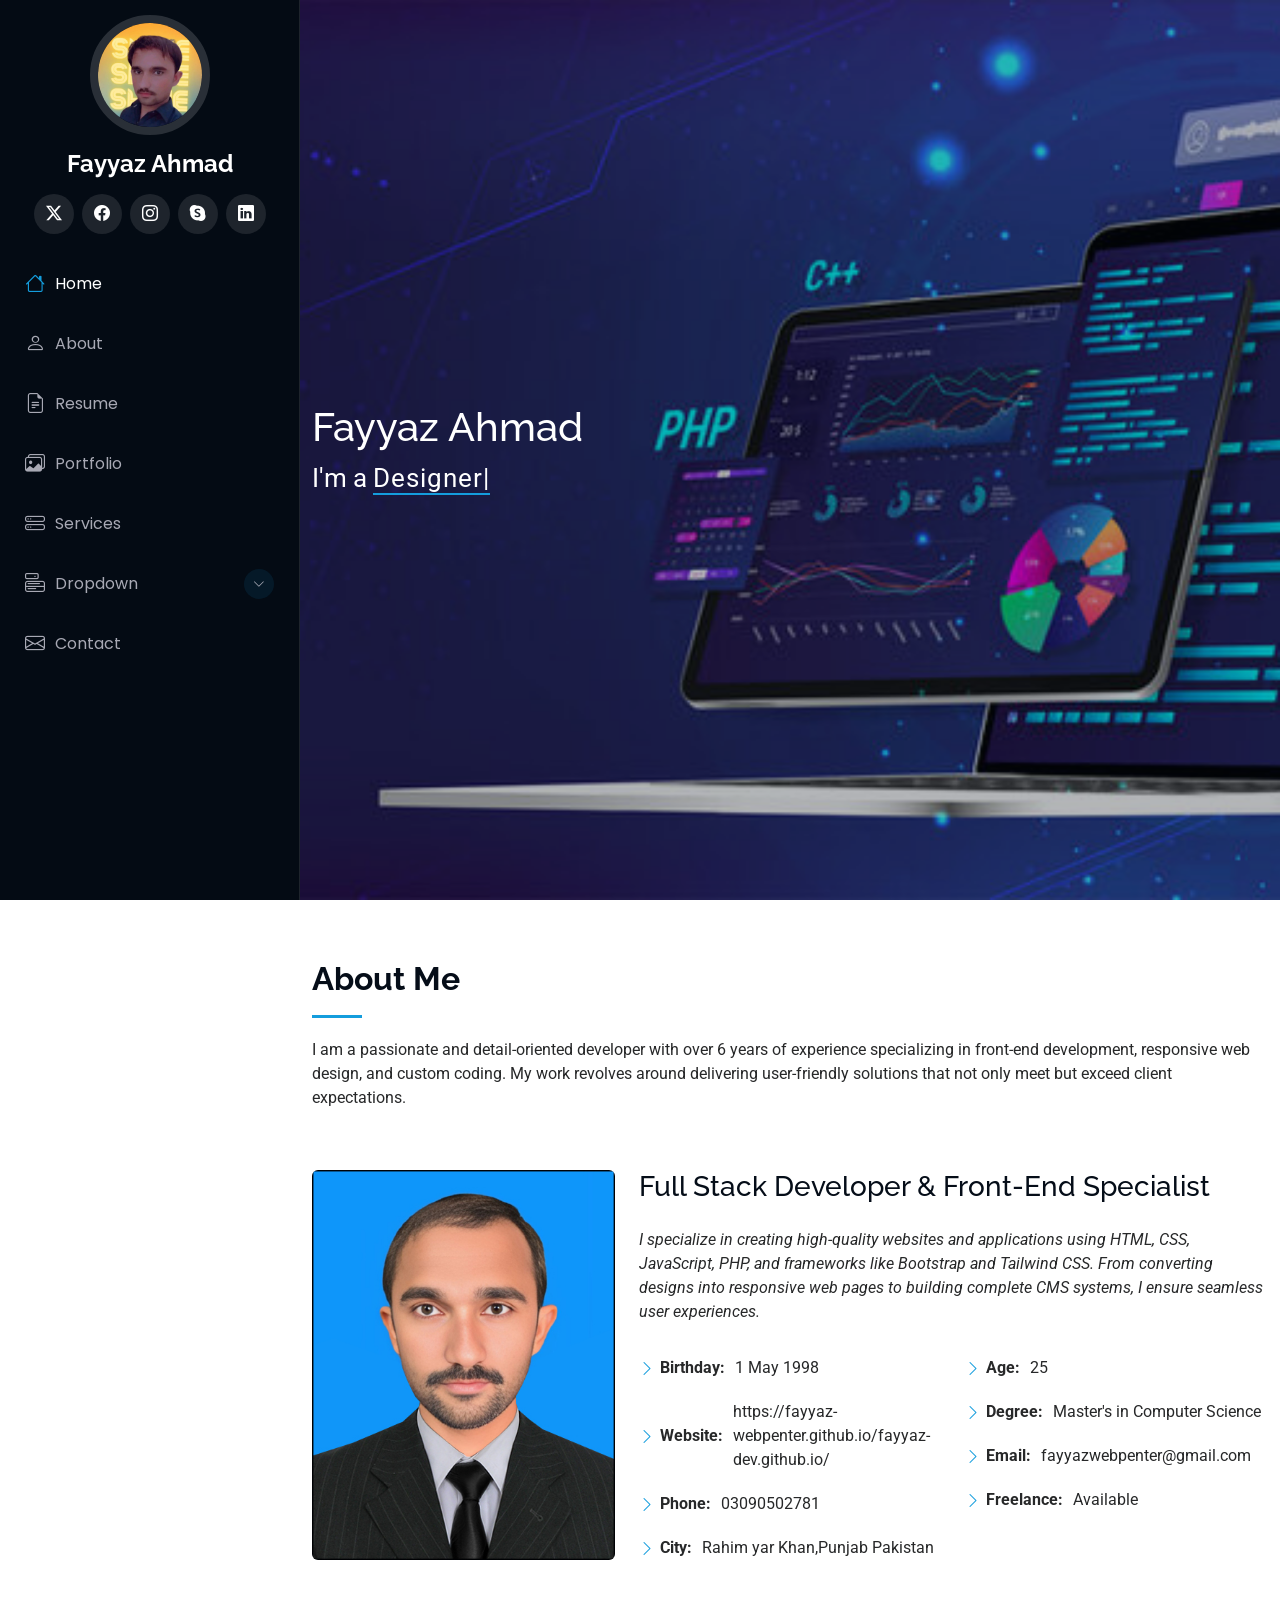
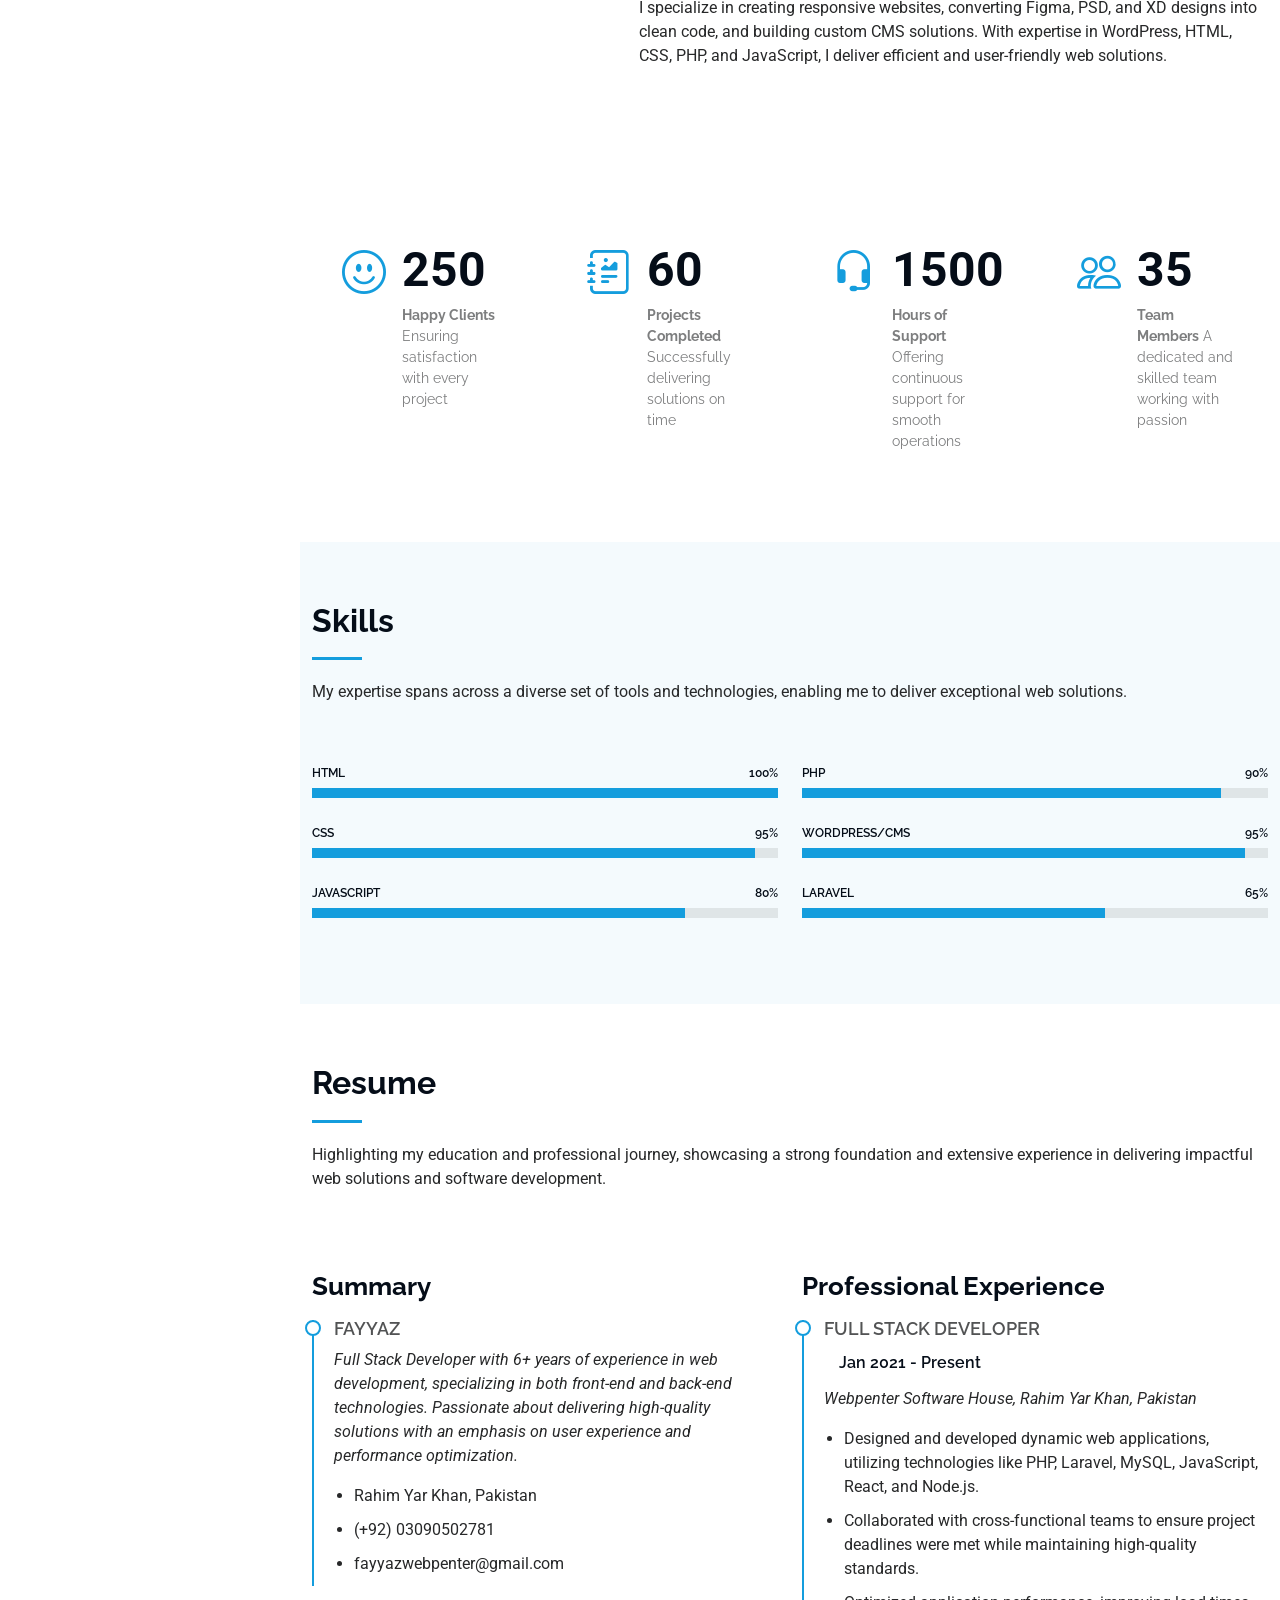
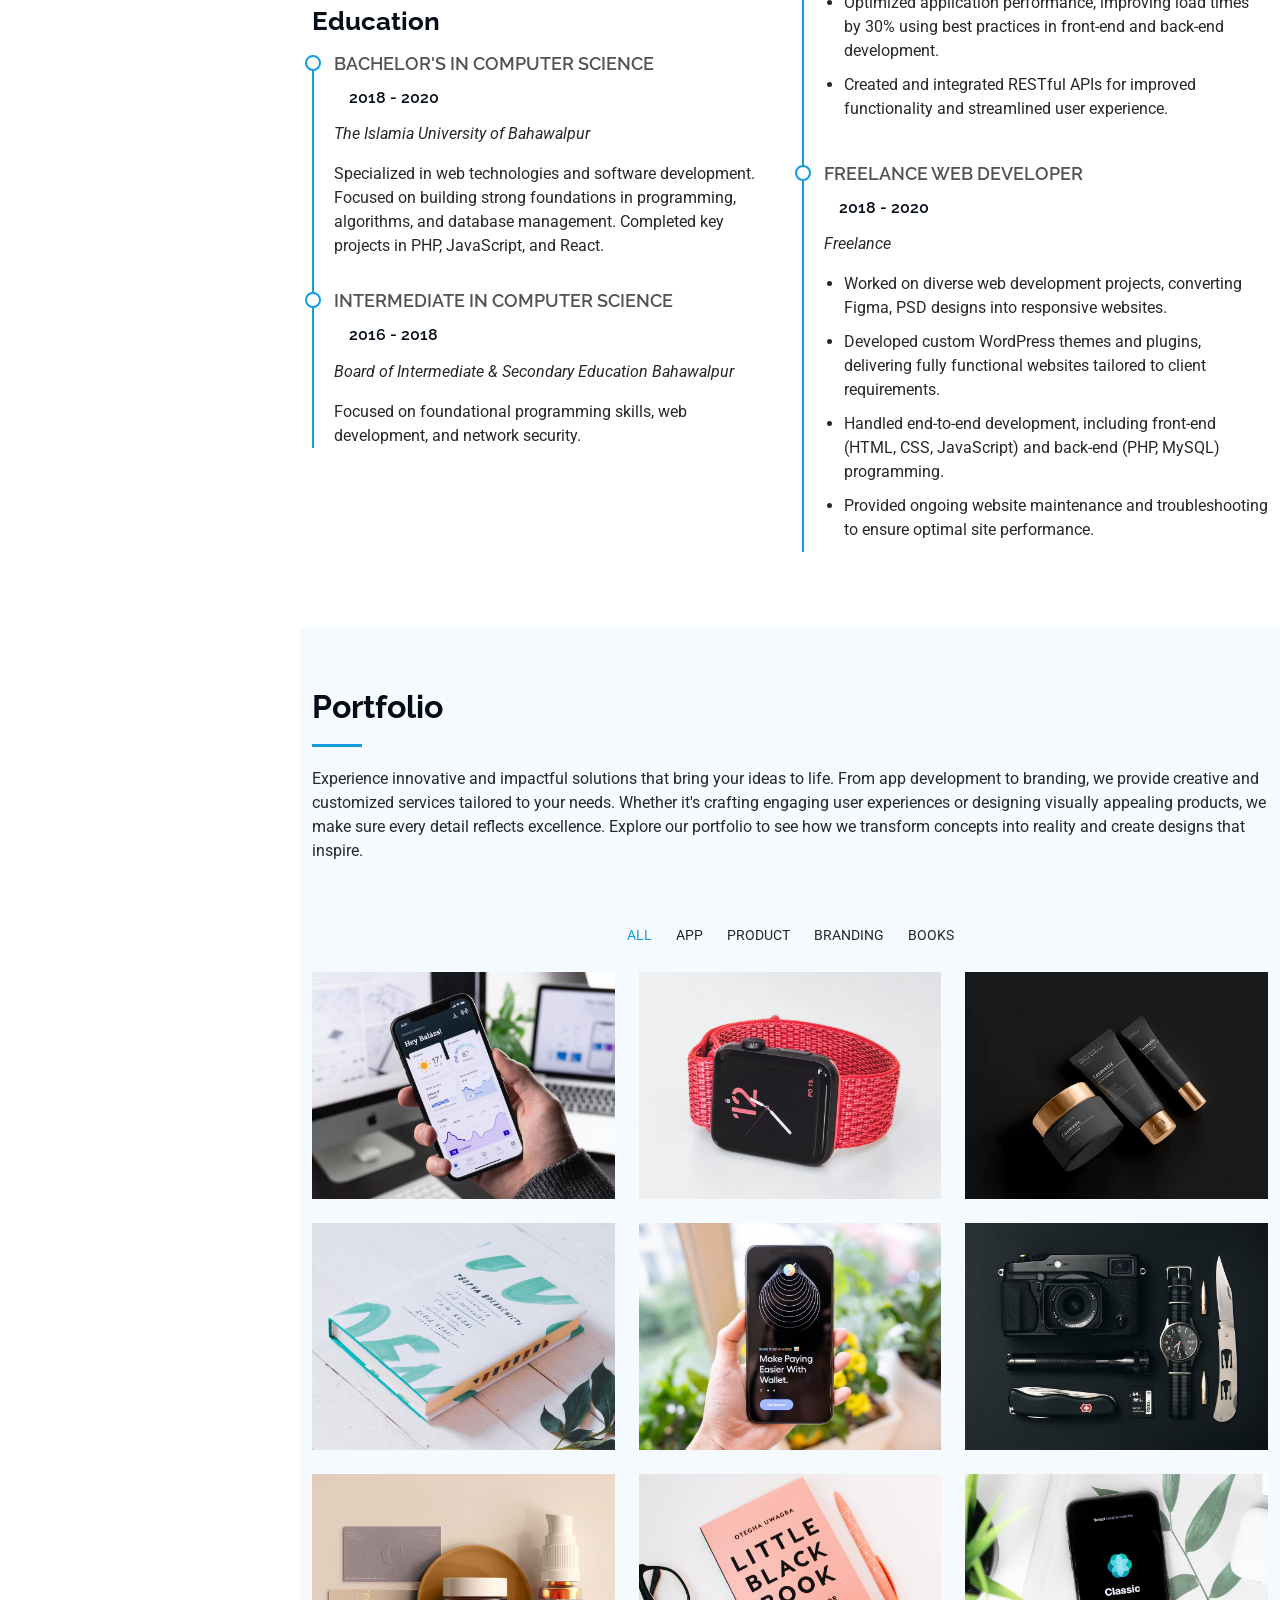
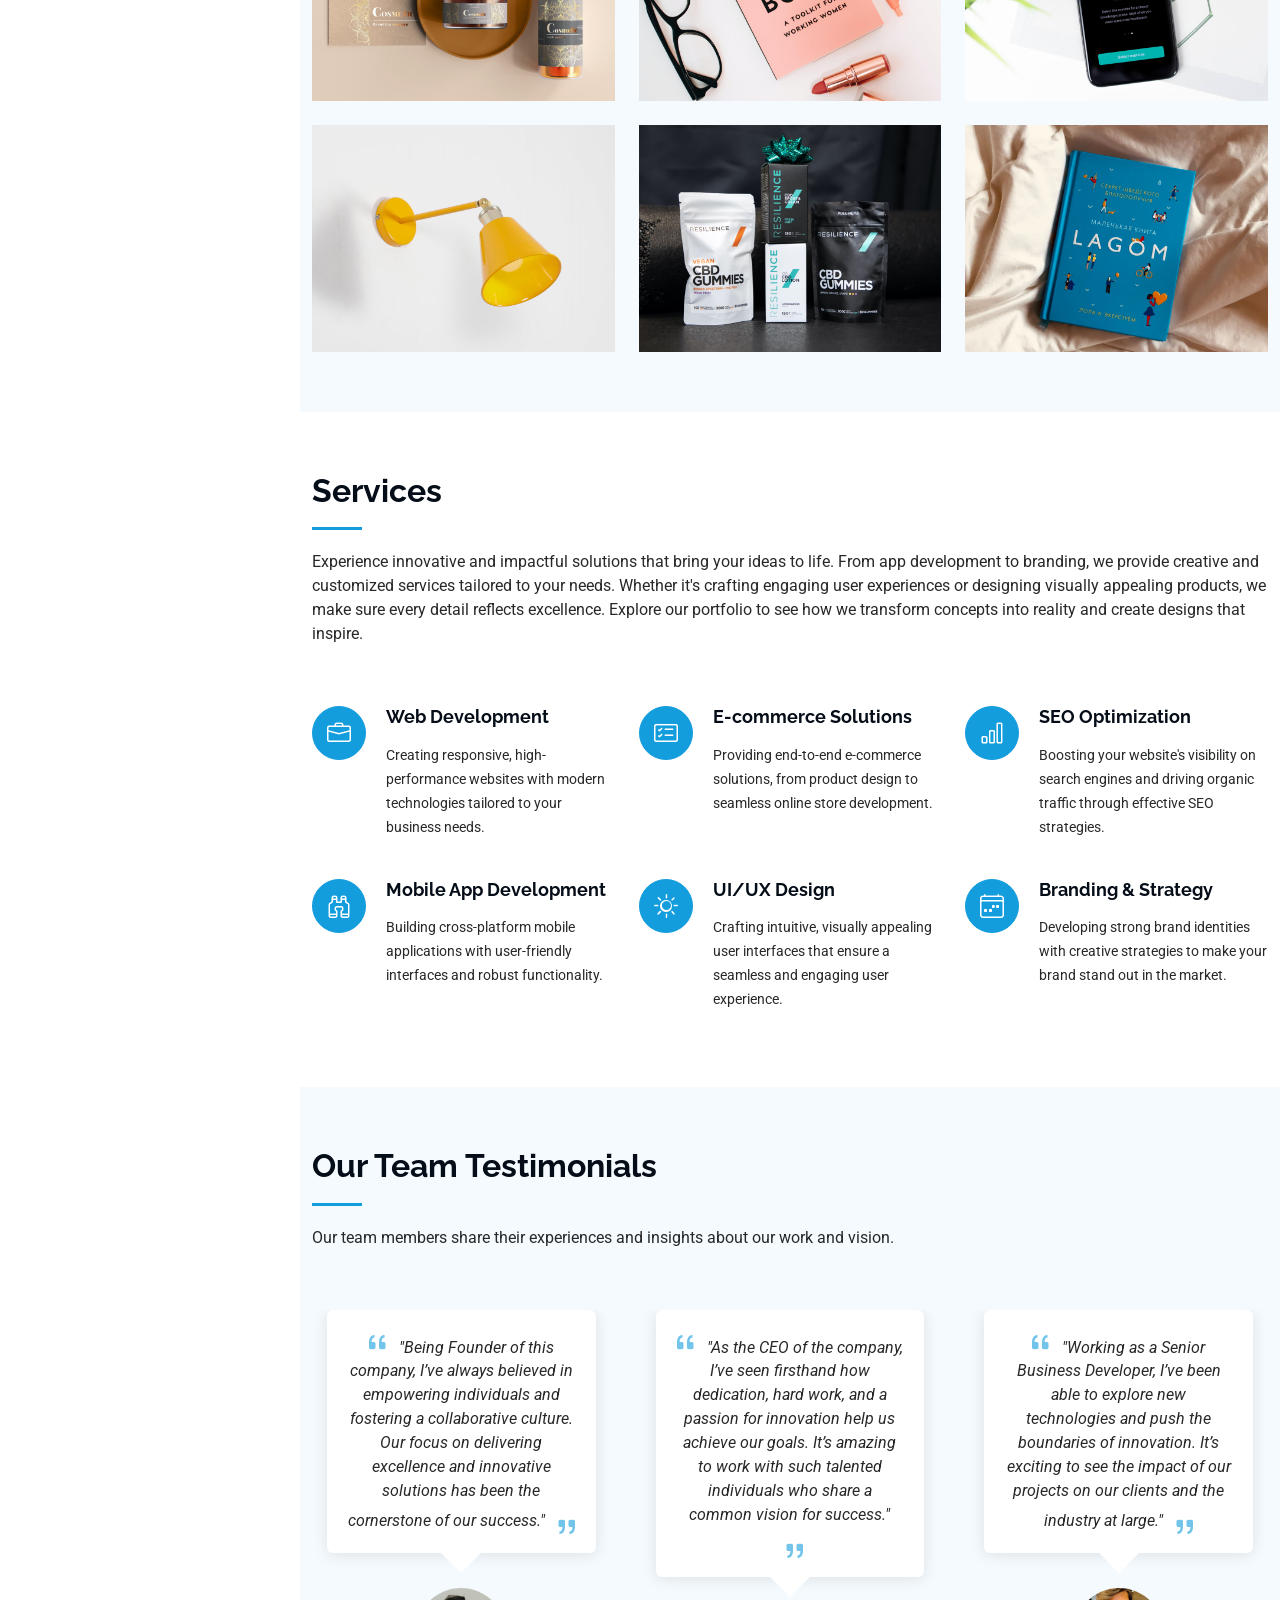
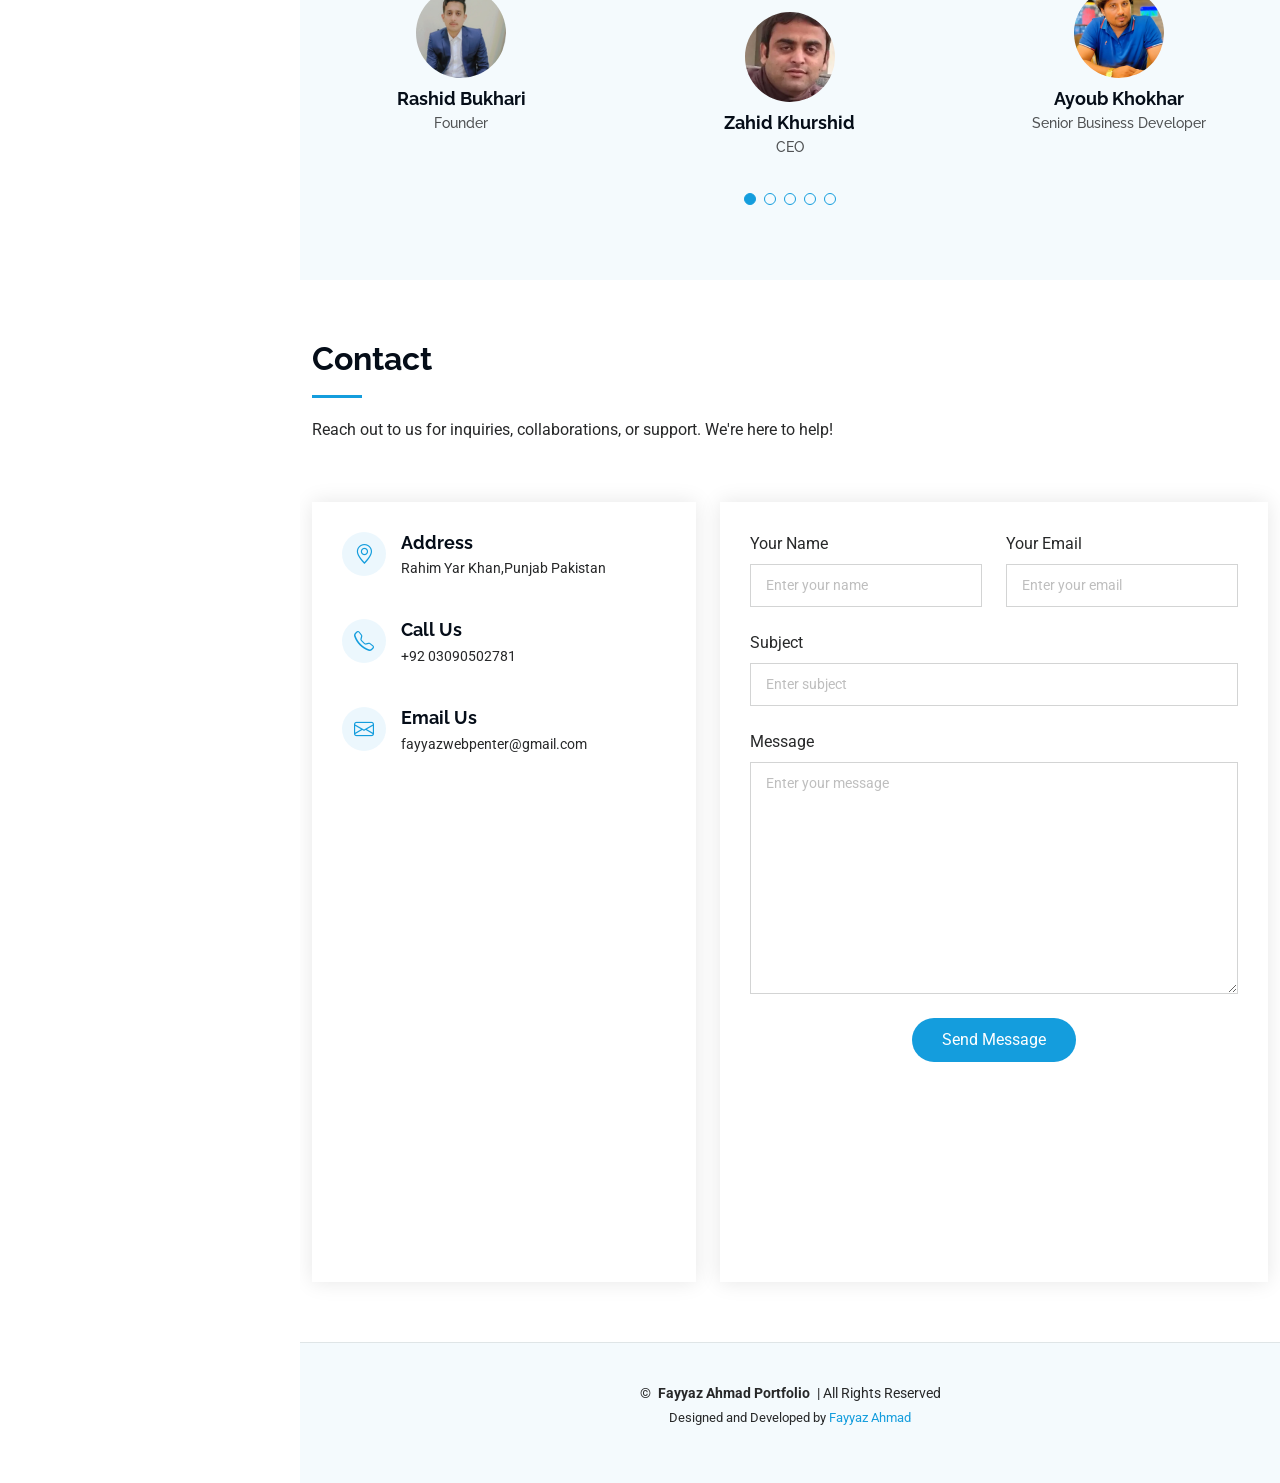
==== commit a0375ba4: "some updates today" ====
--- a/docs/index.html
+++ b/docs/index.html
@@ -9,7 +9,7 @@
   <meta content="" name="keywords">
 
   <!-- Favicons -->
-  <!-- <link href="assets/img/favicon.png" rel="icon"> -->
+  <link href="assets/img/favicon.png" rel="icon">
   <link href="assets/img/apple-touch-icon.png" rel="apple-touch-icon">
 
   <!-- Fonts -->
@@ -609,10 +609,10 @@
   <div class="container section-title" data-aos="fade-up">
     <h2>Our Team Testimonials</h2>
     <p>Our team members share their experiences and insights about our work and vision.</p>
-  </div><!-- End Section Title -->
+  </div>
+  <!-- End Section Title -->
 
   <div class="container" data-aos="fade-up" data-aos-delay="100">
-
     <div class="swiper init-swiper">
       <script type="application/json" class="swiper-config">
         {
@@ -630,80 +630,89 @@
           "breakpoints": {
             "320": {
               "slidesPerView": 1,
-              "spaceBetween": 40
+              "spaceBetween": 20
             },
             "1200": {
               "slidesPerView": 3,
-              "spaceBetween": 1
+              "spaceBetween": 30
             }
           }
         }
       </script>
       <div class="swiper-wrapper">
-
-        <!-- Testimonial 1 -->
+        <!-- Testimonial Items -->
         <div class="swiper-slide">
           <div class="testimonial-item">
             <p>
               <i class="bi bi-quote quote-icon-left"></i>
-              <span>"Being Founder of this company, I’ve always believed in empowering individuals and fostering a collaborative culture. Our focus on delivering excellence and innovative solutions has been the cornerstone of our success."</span>
+              "Being Founder of this company, I’ve always believed in empowering individuals and fostering a collaborative culture. Our focus on delivering excellence and innovative solutions has been the cornerstone of our success."
               <i class="bi bi-quote quote-icon-right"></i>
             </p>
             <img src="assets/img/testimonials/rashid-bukhari.png" class="testimonial-img" alt="Rashid Bukhari">
             <h3>Rashid Bukhari</h3>
             <h4>Founder</h4>
           </div>
-        </div><!-- End testimonial item -->
-
-        <!-- Testimonial 2 -->
+        </div>
+
         <div class="swiper-slide">
           <div class="testimonial-item">
             <p>
               <i class="bi bi-quote quote-icon-left"></i>
-              <span>"As the CEO of the company, I’ve seen firsthand how dedication, hard work, and a passion for innovation help us achieve our goals. It’s amazing to work with such talented individuals who share a common vision for success."</span>
+              "As the CEO of the company, I’ve seen firsthand how dedication, hard work, and a passion for innovation help us achieve our goals. It’s amazing to work with such talented individuals who share a common vision for success."
+              <i class="bi bi-quote quote-icon-right"></i>
+            </p>
+            <img src="assets/img/testimonials/zahid-khurshid.webp" class="testimonial-img" alt="Zahid Khurshid">
+            <h3>Zahid Khurshid</h3>
+            <h4>CEO</h4>
+          </div>
+        </div>
+
+        <div class="swiper-slide">
+          <div class="testimonial-item">
+            <p>
+              <i class="bi bi-quote quote-icon-left"></i>
+              "Working as a Senior Business Developer, I’ve been able to explore new technologies and push the boundaries of innovation. It’s exciting to see the impact of our projects on our clients and the industry at large."
               <i class="bi bi-quote quote-icon-right"></i>
             </p>
             <img src="assets/img/testimonials/ayoub.png" class="testimonial-img" alt="Ayoub Khokhar">
             <h3>Ayoub Khokhar</h3>
-            <h4>CEO</h4>
-          </div>
-        </div><!-- End testimonial item -->
-
-        <!-- Testimonial 3 -->
+            <h4>Senior Business Developer</h4>
+          </div>
+        </div>
+
         <div class="swiper-slide">
           <div class="testimonial-item">
             <p>
               <i class="bi bi-quote quote-icon-left"></i>
-              <span>"Working as a Senior Developer, I’ve been able to explore new technologies and push the boundaries of innovation. It’s exciting to see the impact of our projects on our clients and the industry at large."</span>
-              <i class="bi bi-quote quote-icon-right"></i>
-            </p>
-            <img src="assets/img/testimonials/zahid-khurshid.webp" class="testimonial-img" alt="Zahid Khurshid">
-            <h3>Zahid Khurshid</h3>
-            <h4>Senior Developer</h4>
-          </div>
-        </div><!-- End testimonial item -->
-
-        <!-- Testimonial 4 -->
-        <div class="swiper-slide">
-          <div class="testimonial-item">
-            <p>
-              <i class="bi bi-quote quote-icon-left"></i>
-              <span>"As a Senior Developer, I am proud to contribute to cutting-edge projects that drive growth and success for our clients. Our team works in perfect harmony, creating innovative solutions that stand the test of time."</span>
+              "As a Senior Developer, I am proud to contribute to cutting-edge projects that drive growth and success for our clients. Our team works in perfect harmony, creating innovative solutions that stand the test of time."
               <i class="bi bi-quote quote-icon-right"></i>
             </p>
             <img src="assets/img/testimonials/m-sadiq.png" class="testimonial-img" alt="M. Sadiq">
             <h3>M. Sadiq</h3>
             <h4>Senior Developer</h4>
           </div>
-        </div><!-- End testimonial item -->
-
+        </div>
+
+        <div class="swiper-slide">
+          <div class="testimonial-item">
+            <p>
+              <i class="bi bi-quote quote-icon-left"></i>
+              "As a Business Developer, I am proud to contribute to cutting-edge projects that drive growth and success for our clients. Our team works in perfect harmony, creating innovative solutions that stand the test of time."
+              <i class="bi bi-quote quote-icon-right"></i>
+            </p>
+            <img src="assets/img/testimonials/hanif.png" class="testimonial-img" alt="Haneef Ahmad">
+            <h3>Haneef Ahmad</h3>
+            <h4>Business Developer</h4>
+          </div>
+        </div>
+        <!-- End Testimonial Items -->
       </div>
       <div class="swiper-pagination"></div>
     </div>
-
-  </div>
-
-</section><!-- /Testimonials Section -->
+  </div>
+</section>
+<!-- End Testimonials Section -->
+
 <!-- Contact Section -->
 <section id="contact" class="contact section">
 
@@ -753,37 +762,35 @@
       <div class="col-lg-7">
         <form action="forms/contact.php" method="post" class="php-email-form" data-aos="fade-up" data-aos-delay="200">
           <div class="row gy-4">
-
-            <div class="col-md-6">
-              <label for="name-field" class="pb-2">Your Name</label>
-              <input type="text" name="name" id="name-field" class="form-control" placeholder="Enter your name" required>
-            </div>
-
-            <div class="col-md-6">
-              <label for="email-field" class="pb-2">Your Email</label>
-              <input type="email" class="form-control" name="email" id="email-field" placeholder="Enter your email" required>
-            </div>
-
-            <div class="col-md-12">
-              <label for="subject-field" class="pb-2">Subject</label>
-              <input type="text" class="form-control" name="subject" id="subject-field" placeholder="Enter subject" required>
-            </div>
-
-            <div class="col-md-12">
-              <label for="message-field" class="pb-2">Message</label>
-              <textarea class="form-control" name="message" rows="10" id="message-field" placeholder="Enter your message" required></textarea>
-            </div>
-
-            <div class="col-md-12 text-center">
-              <div class="loading">Loading...</div>
-              <div class="error-message"></div>
-              <div class="sent-message">Your message has been sent. Thank you!</div>
-
-              <button type="submit">Send Message</button>
-            </div>
-
-          </div>
-        </form>
+              <div class="col-md-6">
+                  <label for="name-field" class="pb-2">Your Name</label>
+                  <input type="text" name="name" id="name-field" class="form-control" placeholder="Enter your name" required>
+              </div>
+      
+              <div class="col-md-6">
+                  <label for="email-field" class="pb-2">Your Email</label>
+                  <input type="email" class="form-control" name="email" id="email-field" placeholder="Enter your email" required>
+              </div>
+      
+              <div class="col-md-12">
+                  <label for="subject-field" class="pb-2">Subject</label>
+                  <input type="text" class="form-control" name="subject" id="subject-field" placeholder="Enter subject" required>
+              </div>
+      
+              <div class="col-md-12">
+                  <label for="message-field" class="pb-2">Message</label>
+                  <textarea class="form-control" name="message" rows="10" id="message-field" placeholder="Enter your message" required></textarea>
+              </div>
+      
+              <div class="col-md-12 text-center">
+                  <div class="loading" style="display: none;">Loading...</div>
+                  <div class="error-message" style="visibility: hidden;"></div>
+                  <div class="sent-message" style="display: none;">Your message has been sent. Thank you!</div>
+      
+                  <button type="submit">Send Message</button> 
+              </div>
+          </div>
+      </form>
       </div><!-- End Contact Form -->
 
     </div>
@@ -829,4 +836,4 @@
 
 </body>
 
-</html>
+</html>
